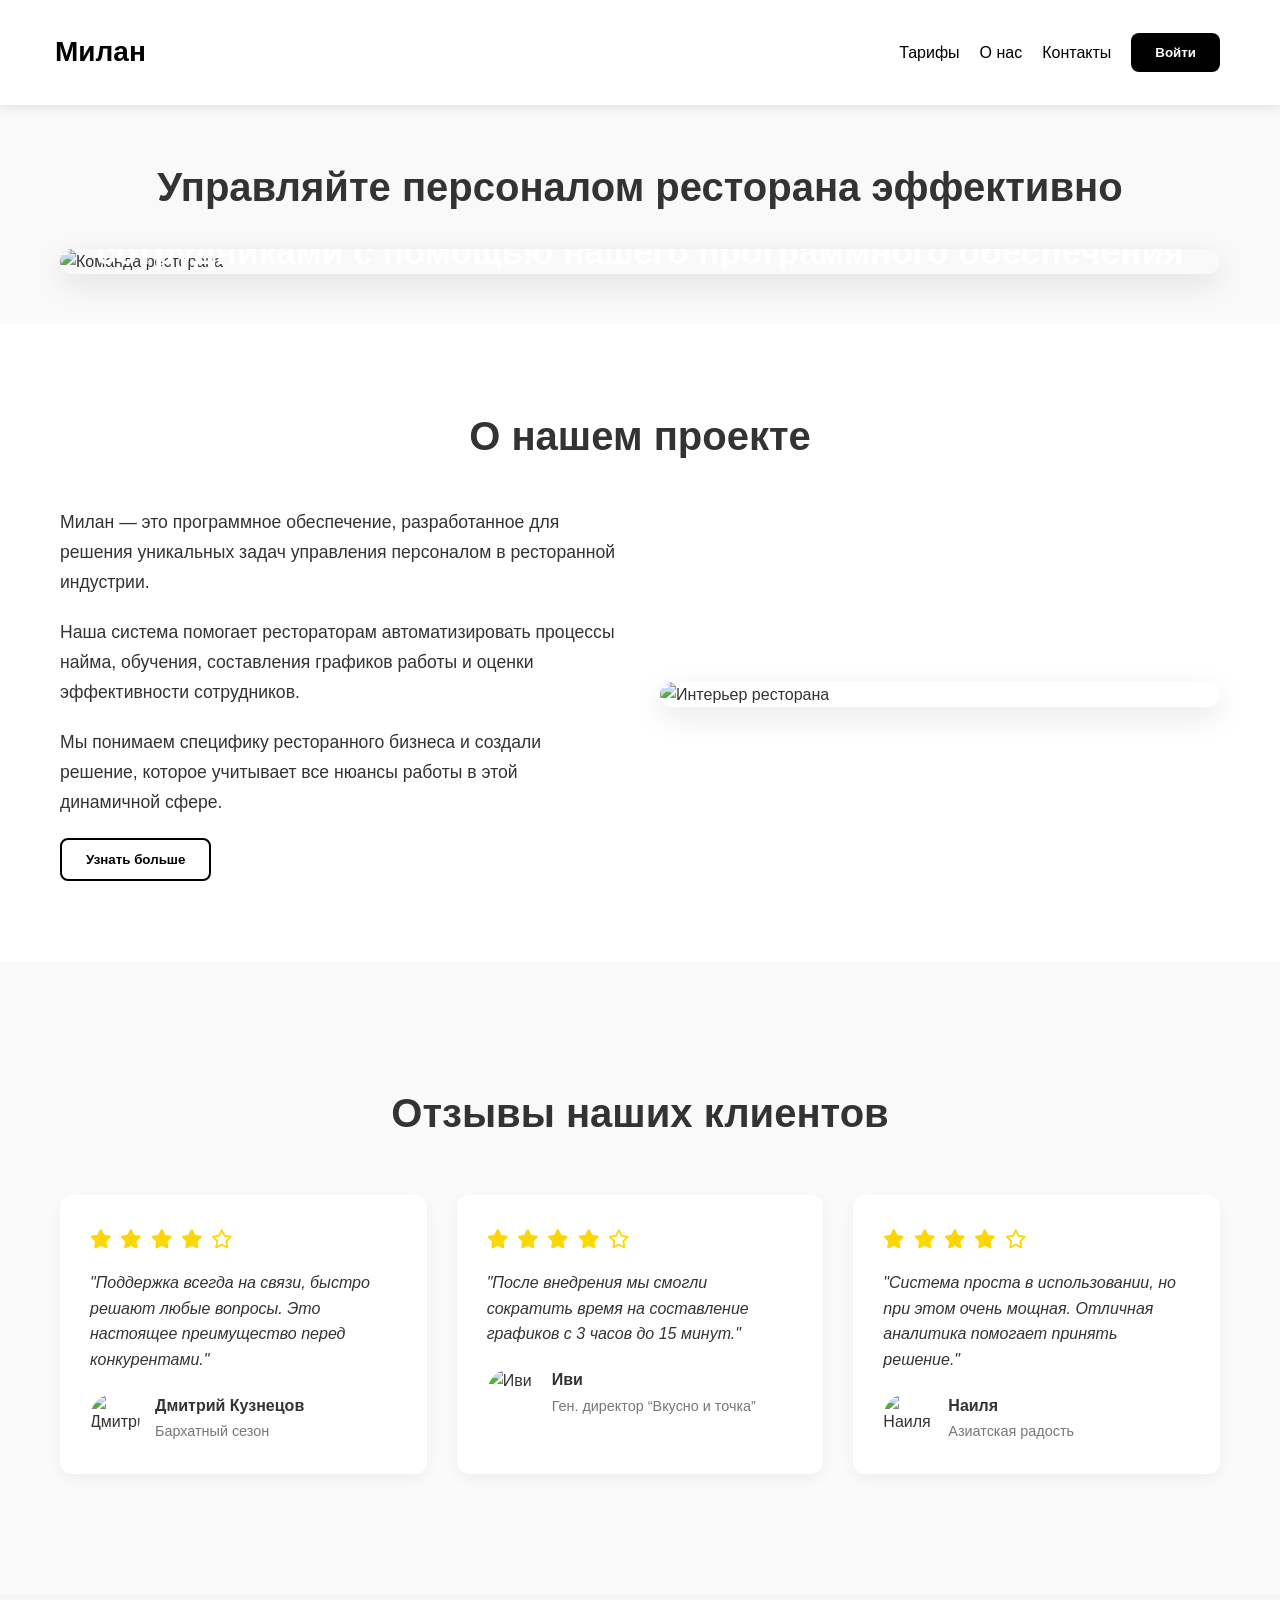
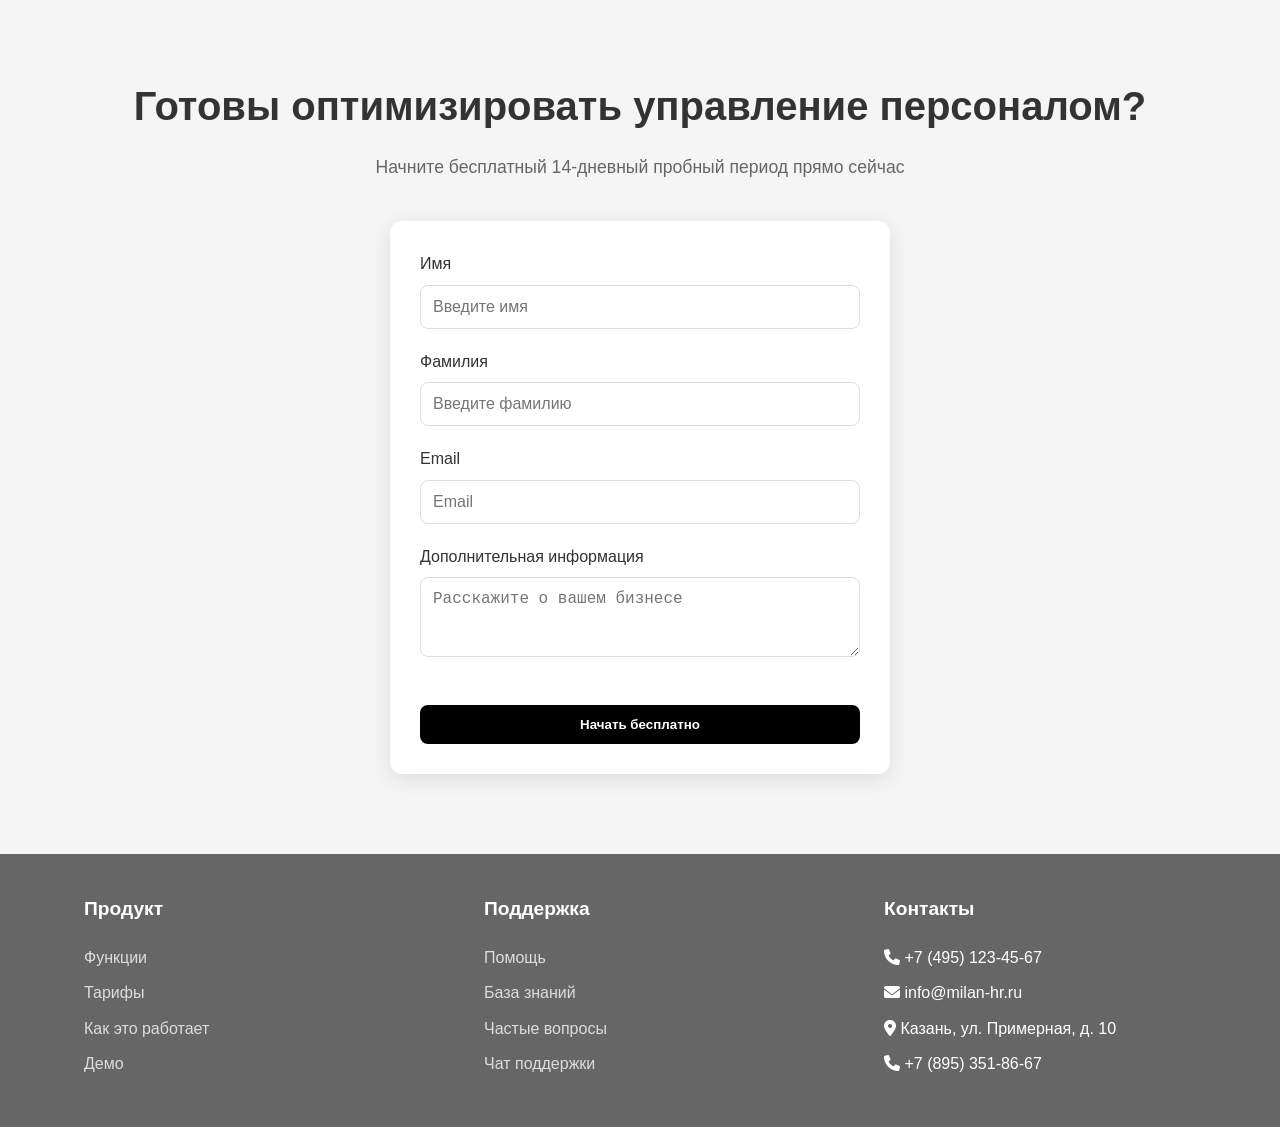
==== index.html @ ee1d8b85 "Initial commit" ====
<!DOCTYPE html>
<html lang="ru">
<head>
    <meta charset="UTF-8">
    <meta name="viewport" content="width=device-width, initial-scale=1.0">
    <title>Милан — Управление персоналом ресторана</title>
    <link rel="stylesheet" href="style.css">
    <link rel="stylesheet" href="https://cdnjs.cloudflare.com/ajax/libs/font-awesome/6.0.0/css/all.min.css">
</head>
<body>
    <header class="header">
        <div class="container header-content">
            <div class="logo">Милан</div>
            <nav class="nav">
                <a href="#tariffs">Тарифы</a>
                <a href="about.html">О нас</a>
                <a href="contact.html">Контакты</a>
                <button class="btn btn-primary">Войти</button>
            </nav>
        </div>
    </header>

    <section class="hero">
        <div class="container hero-content">
            <h1>Управляйте персоналом ресторана эффективно</h1>
            <div class="hero-image">
                <img src="https://tse1.mm.bing.net/th/id/OIP.nuCsu3J28LmnQgnCuB94vQHaEJ?w=643&h=360&rs=1&pid=ImgDetMain&o=7&rm=3" alt="Команда ресторана">
                <div class="hero-text">
                    <p>Автоматизируйте процессы найма, обучения и управления сотрудниками с помощью нашего программного обеспечения</p>
                    <button class="btn btn-secondary">Начать бесплатно</button>
                </div>
            </div>
        </div>
    </section>

    <section id="about" class="about">
        <div class="container about-content">
            <h2>О нашем проекте</h2>
            <div class="about-flex">
                <div class="about-text">
                    <p>Милан — это программное обеспечение, разработанное для решения уникальных
                        задач управления персоналом в ресторанной индустрии.</p>
                    <p>Наша система помогает рестораторам автоматизировать процессы найма, обучения,
                        составления графиков работы и оценки эффективности сотрудников.</p>
                    <p>Мы понимаем специфику ресторанного бизнеса и создали решение, которое учитывает 
                        все нюансы работы в этой динамичной сфере.</p>
                    <button class="btn btn-outline">Узнать больше</button>
                </div>
                <div class="about-image">
                    <img src="https://roomester.ru/wp-content/uploads/2019/06/dizajn-restorana1.jpg" alt="Интерьер ресторана">
                </div>
            </div>
        </div>
    </section>

    <section class="testimonials">
        <div class="container testimonials-content">
            <h2>Отзывы наших клиентов</h2>
            <div class="testimonials-grid">
                <div class="testimonial-card">
                    <div class="stars">
                        <i class="fas fa-star"></i>
                        <i class="fas fa-star"></i>
                        <i class="fas fa-star"></i>
                        <i class="fas fa-star"></i>
                        <i class="far fa-star"></i>
                    </div>
                    <p>"Поддержка всегда на связи, быстро решают любые вопросы. Это настоящее преимущество перед конкурентами."</p>
                    <div class="author">
                        <img src="https://via.placeholder.com/50?text=ДК" alt="Дмитрий Кузнецов">
                        <div>
                            <strong>Дмитрий Кузнецов</strong>
                            <span>Бархатный сезон</span>
                        </div>
                    </div>
                </div>
                <div class="testimonial-card">
                    <div class="stars">
                        <i class="fas fa-star"></i>
                        <i class="fas fa-star"></i>
                        <i class="fas fa-star"></i>
                        <i class="fas fa-star"></i>
                        <i class="far fa-star"></i>
                    </div>
                    <p>"После внедрения мы смогли сократить время на составление графиков с 3 часов до 15 минут."</p>
                    <div class="author">
                        <img src="https://via.placeholder.com/50?text=И" alt="Иви">
                        <div>
                            <strong>Иви</strong>
                            <span>Ген. директор “Вкусно и точка”</span>
                        </div>
                    </div>
                </div>
                <div class="testimonial-card">
                    <div class="stars">
                        <i class="fas fa-star"></i>
                        <i class="fas fa-star"></i>
                        <i class="fas fa-star"></i>
                        <i class="fas fa-star"></i>
                        <i class="far fa-star"></i>
                    </div>
                    <p>"Система проста в использовании, но при этом очень мощная. Отличная аналитика помогает принять решение."</p>
                    <div class="author">
                        <img src="https://via.placeholder.com/50?text=Н" alt="Наиля">
                        <div>
                            <strong>Наиля</strong>
                            <span>Азиатская радость</span>
                        </div>
                    </div>
                </div>
            </div>
        </div>
    </section>

    <section class="cta">
        <div class="container cta-content">
            <h2>Готовы оптимизировать управление персоналом?</h2>
            <p>Начните бесплатный 14-дневный пробный период прямо сейчас</p>
            <form class="cta-form">
                <div class="form-group">
                    <label for="name">Имя</label>
                    <input type="text" id="name" placeholder="Введите имя" required>
                </div>
                <div class="form-group">
                    <label for="surname">Фамилия</label>
                    <input type="text" id="surname" placeholder="Введите фамилию" required>
                </div>
                <div class="form-group">
                    <label for="email">Email</label>
                    <input type="email" id="email" placeholder="Email" required>
                </div>
                <div class="form-group">
                    <label for="info">Дополнительная информация</label>
                    <textarea id="info" rows="3" placeholder="Расскажите о вашем бизнесе"></textarea>
                </div>
                <button type="submit" class="btn btn-primary">Начать бесплатно</button>
            </form>
        </div>
    </section>

    <footer id="contacts" class="footer">
        <div class="container footer-content">
            <div class="footer-links">
                <div class="footer-column">
                    <h4>Продукт</h4>
                    <ul>
                        <li><a href="#">Функции</a></li>
                        <li><a href="#tariffs">Тарифы</a></li>
                        <li><a href="#">Как это работает</a></li>
                        <li><a href="#">Демо</a></li>
                    </ul>
                </div>
                <div class="footer-column">
                    <h4>Поддержка</h4>
                    <ul>
                        <li><a href="#">Помощь</a></li>
                        <li><a href="#">База знаний</a></li>
                        <li><a href="#">Частые вопросы</a></li>
                        <li><a href="#">Чат поддержки</a></li>
                    </ul>
                </div>
                <div class="footer-column">
                    <h4>Контакты</h4>
                    <ul>
                        <li><i class="fas fa-phone"></i> +7 (495) 123-45-67</li>
                        <li><i class="fas fa-envelope"></i> info@milan-hr.ru</li>
                        <li><i class="fas fa-map-marker-alt"></i> Казань, ул. Примерная, д. 10</li>
                        <li><i class="fas fa-phone"></i> +7 (895) 351-86-67</li>
                    </ul>
                </div>
            </div>
        </div>
    </footer>

</body>
</html>
---- style.css ----
* {
  margin: 0;
  padding: 0;
  box-sizing: border-box;
}

body {
  font-family: -apple-system, BlinkMacSystemFont, 'Segoe UI', Roboto, sans-serif;
  line-height: 1.6;
  color: #333;
  background: #fff;
}

.container {
  max-width: 1200px;
  margin: 0 auto;
  padding: 0 20px;
}

/* === Кнопки === */
.btn {
  display: inline-block;
  padding: 12px 24px;
  border: none;
  border-radius: 8px;
  background: #000;
  color: #fff;
  font-weight: 600;
  text-decoration: none;
  cursor: pointer;
  text-align: center;
}

.btn-secondary {
  padding: 0.8rem 2rem;
}

.btn-outline {
  background: #fff;
  color: #000;
  border: 2px solid #000;
}


.btn:hover {
  background-color: #4e4e4e;
  color: #fff;
}

.btn-secondary:hover {
  background: #fff;
  color: #000;
}

.btn-outline:hover {
  background: #000;
  color: #fff;
}

/*  Навигация  */
.header {
  background: #fff;
  box-shadow: 0 2px 10px rgba(0, 0, 0, 0.1);
  position: sticky;
  top: 0;
  z-index: 100;
}

.header-content {
  display: flex;
  justify-content: space-between;
  align-items: center;
  padding: 15px 0;
}

.logo {
  font-size: 28px;
  font-weight: bold;
  color: #000;
  padding: 15px 15px;
}

.nav {
  display: flex;
  gap: 20px;
  align-items: center;
}

.nav a {
  text-decoration: none;
  color: #000;
  font-weight: 500;
  transition: color 0.3s;
}

.nav a:hover {
  color: #555;
}

/* === Hero === */
.hero {
  padding: 50px 0;
  background: #f9f9f9;
}

.hero-content h1 {
  font-size: 2.5rem;
  margin-bottom: 30px;
  text-align: center;
}

.hero-image {
  position: relative;
  border-radius: 16px;
  overflow: hidden;
  box-shadow: 0 10px 30px rgba(0, 0, 0, 0.1);
}

.hero-image img {
  width: 100%;
  display: block;
}

.hero-text {
  position: absolute;
  inset: 0;
  display: flex;
  flex-direction: column;
  justify-content: center;
  align-items: center;
  text-align: center;
  color: white;
  padding: 0 20px;
  z-index: 2;
}

.hero-text p {
  font-size: clamp(1.2rem, 4vw, 2.2rem);
  margin-bottom: 24px;
  line-height: 1.3;
  font-weight: 600;
}

.hero-text .btn {
  z-index: 3;
}

/* === О нас === */
.about {
  padding: 80px 0;
}

h2 {
  font-size: 2.5rem;
  text-align: center;
  margin-bottom: 40px;
}

.about-content h2 {
  margin-bottom: 40px;
}

.about-flex {
  display: flex;
  gap: 40px;
  align-items: center;
}

.about-text {
  flex: 1;
  font-size: 1.1rem;
  line-height: 1.7;
}

.about-text p {
  margin-bottom: 20px;
}

.about-image {
  flex: 1;
  border-radius: 16px;
  overflow: hidden;
  box-shadow: 0 10px 30px rgba(0, 0, 0, 0.1);
}

.about-image img {
  width: 100%;
  display: block;
}
/* === Отзывы === */
.testimonials-grid {
  display: grid;
  grid-template-columns: repeat(auto-fit, minmax(300px, 1fr));
  gap: 30px;
}

.testimonial-card {
  background: #fff;
  padding: 30px;
  border-radius: 12px;
  box-shadow: 0 5px 15px rgba(0, 0, 0, 0.05);
}

.stars {
  color: #ffd700;
  margin-bottom: 15px;
  font-size: 1.2rem;
}

.stars i {
  margin-right: 3px;
}

.testimonial-card p {
  margin-bottom: 20px;
  font-style: italic;
}

.author {
  display: flex;
  align-items: center;
  gap: 15px;
}

.author img {
  width: 50px;
  height: 50px;
  border-radius: 50%;
  object-fit: cover;
}

.author strong {
  display: block;
  font-weight: 600;
}

.author span {
  font-size: 0.9rem;
  color: #777;
}


/* === Отзывы === */
.testimonials-grid {
  display: grid;
  grid-template-columns: repeat(auto-fit, minmax(300px, 1fr));
  gap: 30px;
}

.testimonial-card {
  background: #fff;
  padding: 30px;
  border-radius: 12px;
  box-shadow: 0 5px 15px rgba(0, 0, 0, 0.05);
}

.stars {
  color: #ffd700;
  margin-bottom: 15px;
  font-size: 1.2rem;
}

.stars i {
  margin-right: 3px;
}

.testimonial-card p {
  margin-bottom: 20px;
  font-style: italic;
}

.author {
  display: flex;
  align-items: center;
  gap: 15px;
}

.author img {
  width: 50px;
  height: 50px;
  border-radius: 50%;
  object-fit: cover;
}
.testimonials {
  padding: 120px 0; 
  background-color: #fafafa; 
}

.testimonials-content h2 {
  font-size: 2.5rem;
  text-align: center;
  margin-bottom: 50px; }
.author strong {
  display: block;
  font-weight: 600;
}

.author span {
  font-size: 0.9rem;
  color: #777;
}
/* === Футер === */
.footer {
  background: #666;
  color: #fff;
  padding: 40px 0;
}

.footer-content {
  display: flex;
  flex-wrap: wrap;
  gap: 40px;
}

.footer-links {
  display: flex;
  gap: 40px;
  flex: 1;
}

.footer-column h4 {
  margin-bottom: 20px;
  font-size: 1.2rem;
}

.footer-column ul {
  list-style: none;
}

.footer-column li {
  margin: 10px 0;
}

.footer-column a {
  color: #ddd;
  text-decoration: none;
  transition: color 0.3s;
}

.footer-column a:hover {
  color: #fff;
}
.footer-column {
  padding-left: 20px; 
}

.footer-column {
  flex: 1;
  min-width: 200px; 
  padding-left: 24px;
}
/* === CTA === */
.cta {
  padding: 80px 0;
  background: #f5f5f5;
}

.cta-content h2 {
  font-size: 2.5rem;
  text-align: center;
  margin-bottom: 15px;
}

.cta-content p {
  font-size: 1.1rem;
  margin-bottom: 40px;
  color: #666;
  text-align: center;
}

.cta-form {
  max-width: 500px;
  margin: 0 auto;
  background: #fff;
  padding: 30px;
  border-radius: 12px;
  box-shadow: 0 5px 20px rgba(0, 0, 0, 0.1);
}

.form-group {
  margin-bottom: 20px;
  text-align: left;
}

.form-group label {
  display: block;
  margin-bottom: 8px;
  font-weight: 500;
}

.form-group :is(input, textarea) {
  width: 100%;
  padding: 12px;
  border: 1px solid #ddd;
  border-radius: 8px;
  font-size: 1rem;
  transition: border-color 0.3s;
}

.form-group :is(input, textarea):focus {
  outline: none;
  border-color: #000;
}

.cta-form button {
  width: 100%;
  margin-top: 20px;
}


@media (min-width: 1199px) {
  .nav .btn-primary {
    margin-right: 20px;
  }
}

@media (max-width: 1199px) {
  .container {
    max-width: 1000px;
    padding: 0 15px;
  }

  .hero-content h1 {
    font-size: 2.2rem;
  }

  .about-flex {
    gap: 30px;
  }

  .cta-form {
    max-width: 450px;
  }
}

@media (max-width: 991px) {
  .container {
    max-width: 800px;
  }

  .header-content {
    flex-direction: column;
    gap: 15px;
  }

  .nav {
    justify-content: center;
    flex-wrap: wrap;
    gap: 10px;
  }

  .hero-content h1 {
    font-size: 2rem;
  }

  .about-flex {
    flex-direction: column;
    gap: 20px;
  }

  .cta-content h2 {
    font-size: 2rem;
  }

  .cta-form {
    max-width: 400px;
    padding: 25px;
  }
}

@media (max-width: 768px) {
  .container {
    max-width: 600px;
    padding: 10px 10px;
  }

  .logo {
    font-size: 24px;
  }

  .nav a {
    font-size: 0.95rem;
  }

  .hero-content h1 {
    font-size: 1.8rem;
  }

  .hero-text p {
    font-size: 1.4rem;
  }

  .cta-content h2 {
    font-size: 1.8rem;
  }

  .cta-form {
    max-width: 100%;
    padding: 20px;
  }

  .form-group input,
  .form-group textarea {
    padding: 10px;
    font-size: 0.95rem;
  }
}

@media (max-width: 576px) {
  .container {
    max-width: 480px;
  }

  .header-content {
    padding: 10px 0;
  }

  .nav {
    gap: 8px;
  }

  .hero-content h1 {
    font-size: 1.6rem;
    margin-bottom: 20px;
  }

  .hero-text p {
    font-size: 1.2rem;
    margin-bottom: 15px;
  }

  .cta-content h2 {
    font-size: 1.6rem;
  }

  .cta-content p {
    font-size: 1rem;
  }
}

@media (max-width: 460px) {
  .container {
    max-width: 400px;
  }

  .logo {
    font-size: 22px;
  }

  .hero-content h1 {
    font-size: 1.5rem;
  }

  .hero-text p {
    font-size: 1.1rem;
  }

  .cta-content h2 {
    font-size: 1.5rem;
  }

  .form-group label {
    font-size: 0.9rem;
  }

  .form-group input,
  .form-group textarea {
    font-size: 0.9rem;
  }
}

@media (max-width: 413px) {
  .container {
    max-width: 360px;
    padding: 0 8px;
  }

  .hero-content h1 {
    font-size: 1.4rem;
  }

  .hero-text p {
    font-size: 1rem;
    line-height: 1.4;
  }

  .cta-content h2 {
    font-size: 1.4rem;
  }

  .cta-content p {
    font-size: 0.95rem;
  }

  .btn {
    padding: 10px 16px;
    font-size: 0.9rem;
  }
}

@media (max-width: 374px) {
  .container {
    max-width: 320px;
    padding: 5px 5px;
  }

  .logo {
    font-size: 20px;
  }

  .nav a {
    font-size: 0.85rem;
    padding: 5px 8px;
  }

  .hero-content h1 {
    font-size: 1.3rem;
    margin-bottom: 15px;
  }

  .hero-text p {
    font-size: 0.95rem;
    margin-bottom: 10px;
  }

  .cta-content h2 {
    font-size: 1.3rem;
  }

  .cta-content p {
    font-size: 0.9rem;
  }

  .form-group input,
  .form-group textarea {
    padding: 8px;
    font-size: 0.85rem;
  }

  .btn {
    padding: 8px 12px;
    font-size: 0.85rem;
  }
}
@media (max-width: 991px) {
  .footer-content {
    flex-direction: column;
    align-items: flex-start;
  }

  .footer-links {
    flex-direction: column;
    gap: 20px;
  }

  .footer-column {
    min-width: unset;
    width: 100%;
    padding-left: 10px;
  }

  .footer-column:not(:first-child) {
    margin-top: 30px;
  }
}

@media (max-width: 576px) {
  .footer {
    padding: 30px 0;
  }

  .footer-column h4 {
    font-size: 1.1rem;
  }

  .footer-column li {
    margin: 8px 0;
  }

  .footer-column a {
    font-size: 0.95rem;
  }
}
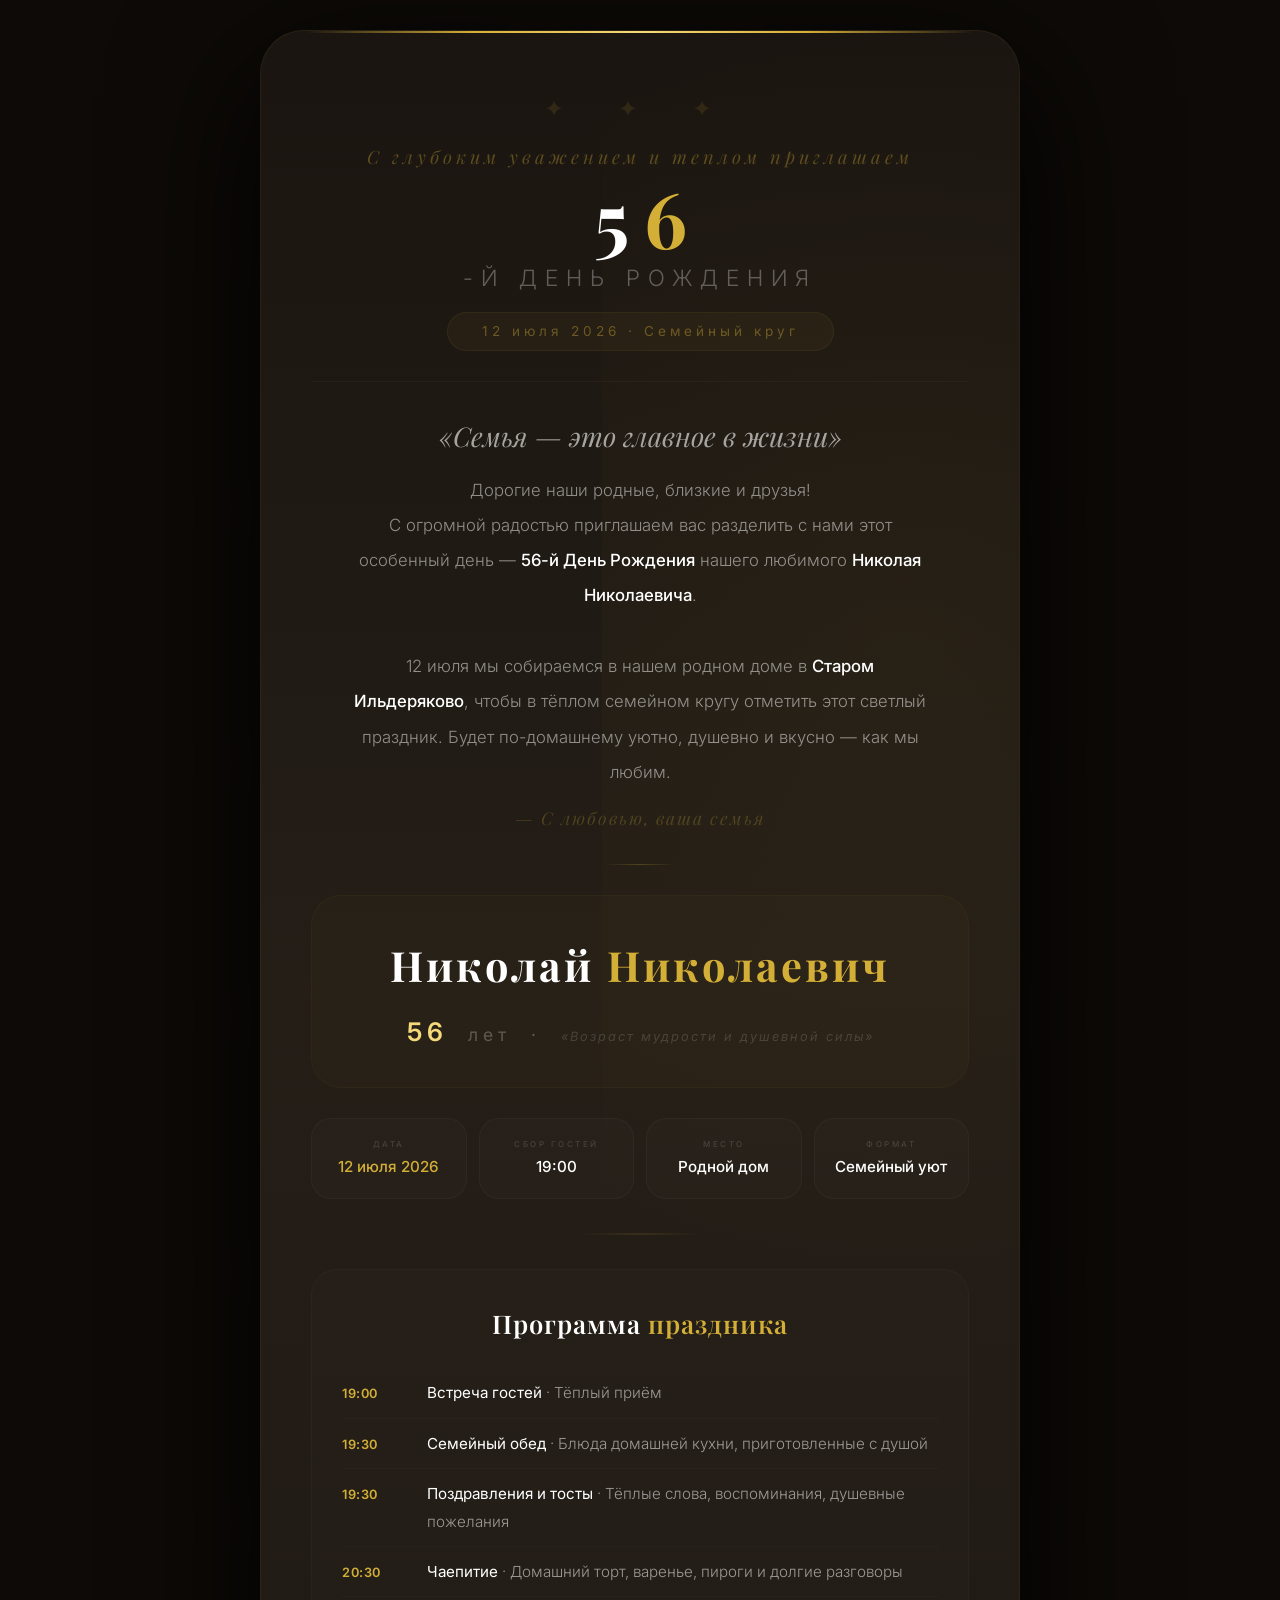
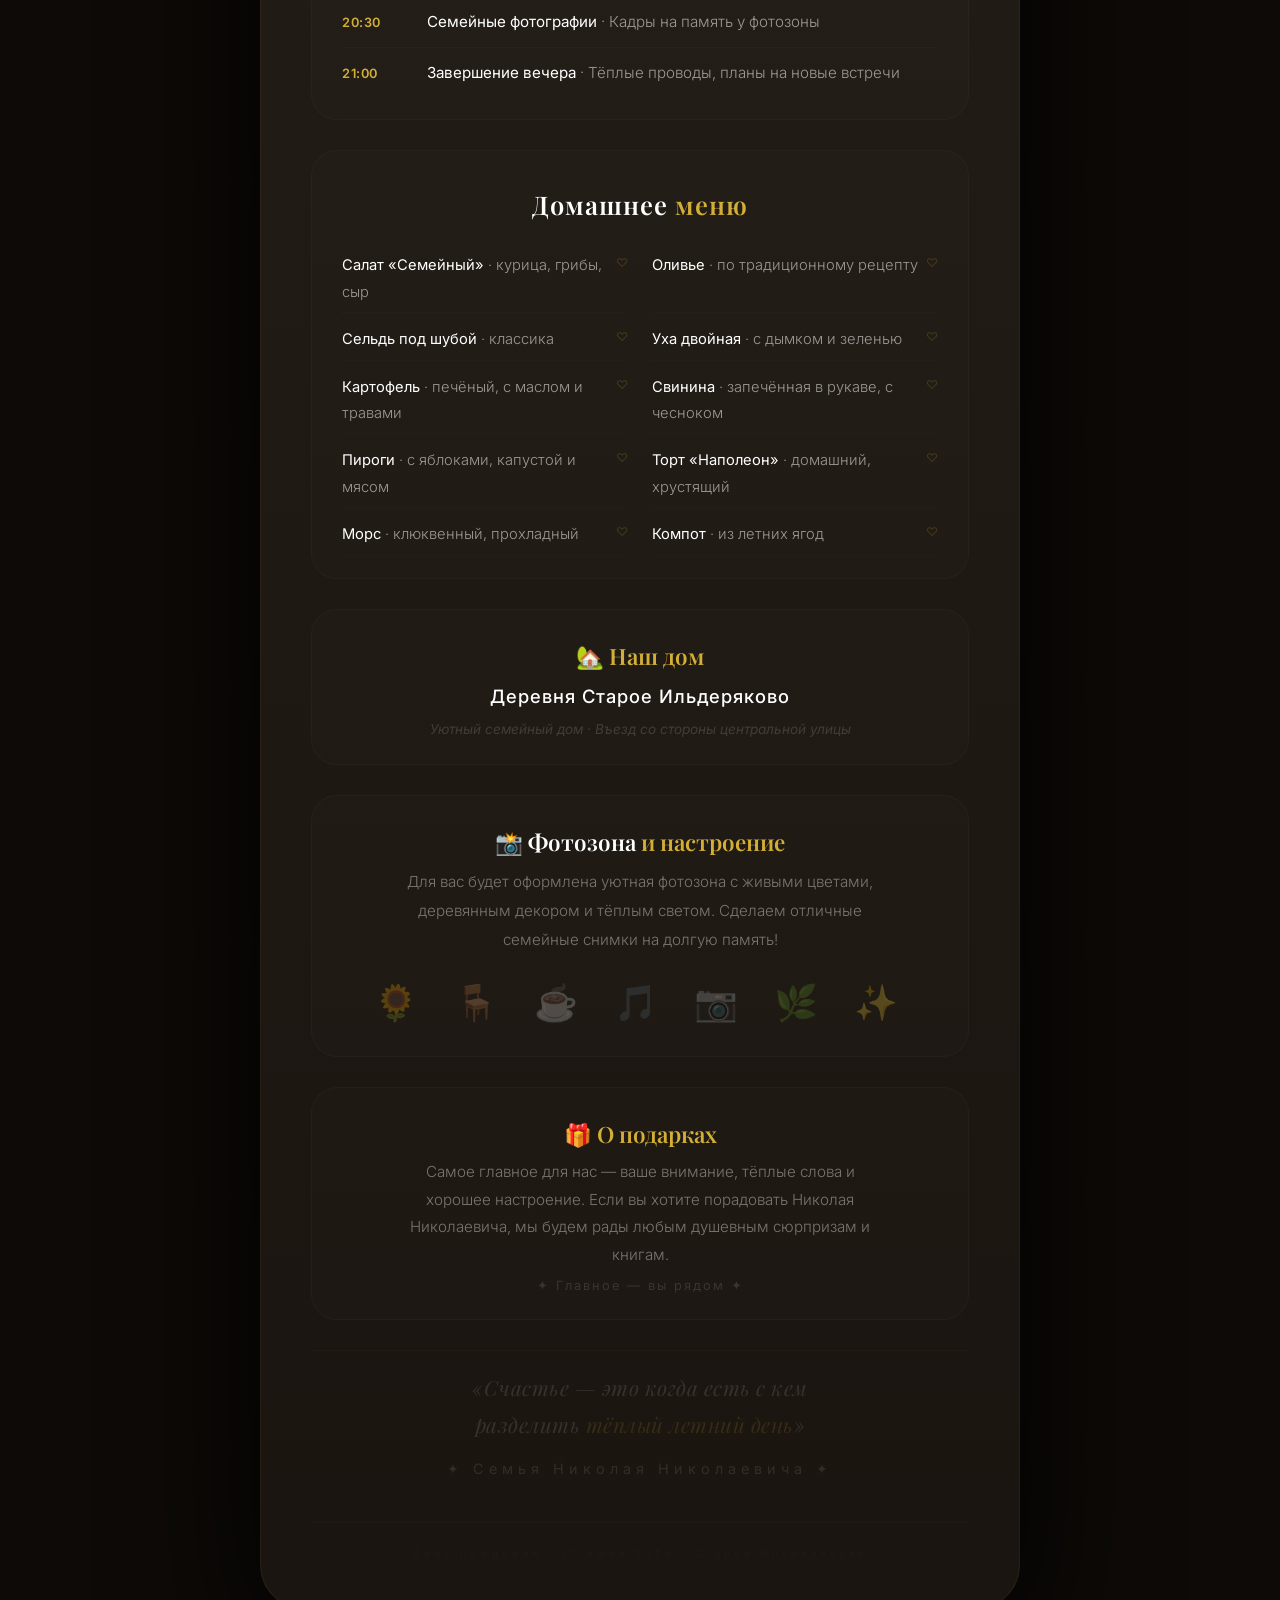
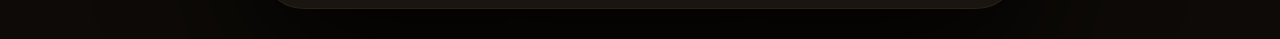
==== commit bd40f6f6: "Update index.html" ====
--- a/index.html
+++ b/index.html
@@ -1,176 +1,757 @@
 <!DOCTYPE html>
 <html lang="ru">
 <head>
-    <meta charset="UTF-8">
-    <meta name="viewport" content="width=device-width, initial-scale=1.0">
-    <title>Милан — Управление персоналом ресторана</title>
-    <link rel="stylesheet" href="style.css">
-    <link rel="stylesheet" href="https://cdnjs.cloudflare.com/ajax/libs/font-awesome/6.0.0/css/all.min.css">
+    <meta charset="UTF-8" />
+    <meta name="viewport" content="width=device-width, initial-scale=1.0"/>
+    <title>Приглашение на 56-летие · Николай Николаевич</title>
+    <link href="https://fonts.googleapis.com/css2?family=Playfair+Display:ital,wght@0,400;0,600;0,700;1,400;1,500&family=Inter:wght@300;400;500;600;700&display=swap" rel="stylesheet"/>
+    <style>
+        * {
+            margin: 0;
+            padding: 0;
+            box-sizing: border-box;
+        }
+
+        body {
+            font-family: 'Inter', sans-serif;
+            background: #0d0a07;
+            color: #e8e0d8;
+            line-height: 1.8;
+            display: flex;
+            justify-content: center;
+            padding: 30px 16px;
+            min-height: 100vh;
+        }
+
+        .container {
+            max-width: 760px;
+            width: 100%;
+            background: linear-gradient(180deg, #1a1510 0%, #241e17 30%, #1a1510 100%);
+            border-radius: 44px;
+            padding: 56px 50px 46px;
+            border: 1px solid rgba(212, 175, 55, 0.07);
+            box-shadow: 0 40px 140px rgba(0, 0, 0, 0.95);
+            position: relative;
+            overflow: hidden;
+        }
+
+        .container::before {
+            content: '';
+            position: absolute;
+            top: 0;
+            left: 6%;
+            right: 6%;
+            height: 2px;
+            background: linear-gradient(90deg, transparent, #d4af37, #f5d97a, #d4af37, transparent);
+        }
+
+        .container::after {
+            content: '';
+            position: absolute;
+            top: -8%;
+            right: -25%;
+            width: 80%;
+            height: 55%;
+            background: radial-gradient(circle, rgba(212, 175, 55, 0.04), transparent 70%);
+            pointer-events: none;
+        }
+
+        .gold { color: #d4af37; }
+        .gold-light { color: #f5d97a; }
+        .muted { color: rgba(255, 255, 255, 0.25); }
+        .text-center { text-align: center; }
+        .relative { position: relative; z-index: 1; }
+
+        .divider {
+            width: 70px;
+            height: 1px;
+            background: linear-gradient(90deg, transparent, rgba(212, 175, 55, 0.25), transparent);
+            margin: 30px auto;
+        }
+
+        .divider-thick {
+            width: 120px;
+            height: 2px;
+            background: linear-gradient(90deg, transparent, rgba(212, 175, 55, 0.12), transparent);
+            margin: 34px auto;
+        }
+
+        /* ===== ШАПКА ===== */
+        .header {
+            text-align: center;
+            position: relative;
+            z-index: 1;
+            padding-bottom: 30px;
+            border-bottom: 1px solid rgba(212, 175, 55, 0.05);
+            margin-bottom: 30px;
+        }
+
+        .header .ornament {
+            font-size: 1.5rem;
+            letter-spacing: 24px;
+            color: rgba(212, 175, 55, 0.12);
+            margin-bottom: 10px;
+        }
+
+        .header .pre-title {
+            font-family: 'Playfair Display', serif;
+            font-style: italic;
+            font-size: 1.15rem;
+            color: rgba(212, 175, 55, 0.35);
+            letter-spacing: 4px;
+        }
+
+        .header h1 {
+            font-family: 'Playfair Display', serif;
+            font-weight: 700;
+            font-size: 4.8rem;
+            color: #fff;
+            line-height: 1.05;
+            letter-spacing: -1px;
+            margin: 4px 0 0;
+        }
+
+        .header h1 span { color: #d4af37; }
+
+        .header .sub-title {
+            font-size: 1.4rem;
+            font-weight: 300;
+            color: rgba(255, 255, 255, 0.3);
+            letter-spacing: 8px;
+            text-transform: uppercase;
+        }
+
+        .header .age-badge {
+            display: inline-block;
+            margin-top: 14px;
+            background: rgba(212, 175, 55, 0.05);
+            border: 1px solid rgba(212, 175, 55, 0.07);
+            border-radius: 60px;
+            padding: 6px 34px;
+            font-size: 0.85rem;
+            color: rgba(212, 175, 55, 0.4);
+            letter-spacing: 4px;
+        }
+
+        /* ===== ПРИВЕТСТВИЕ ===== */
+        .greeting-block {
+            position: relative;
+            z-index: 1;
+            text-align: center;
+            margin-bottom: 22px;
+        }
+
+        .greeting-block .salute {
+            font-family: 'Playfair Display', serif;
+            font-style: italic;
+            font-size: 1.7rem;
+            color: rgba(255, 255, 255, 0.6);
+        }
+
+        .greeting-block p {
+            font-size: 1.05rem;
+            font-weight: 300;
+            color: rgba(255, 255, 255, 0.5);
+            line-height: 2.1;
+            max-width: 580px;
+            margin: 12px auto 0;
+        }
+
+        .greeting-block p strong {
+            color: #fff;
+            font-weight: 500;
+        }
+
+        .greeting-block .signature {
+            font-family: 'Playfair Display', serif;
+            font-style: italic;
+            margin-top: 12px;
+            font-size: 1.1rem;
+            color: rgba(212, 175, 55, 0.25);
+            letter-spacing: 2px;
+        }
+
+        /* ===== БЛОК С ИМЕНЕМ ===== */
+        .name-block {
+            position: relative;
+            z-index: 1;
+            background: rgba(212, 175, 55, 0.025);
+            border-radius: 30px;
+            padding: 32px 24px;
+            border: 1px solid rgba(212, 175, 55, 0.04);
+            margin: 18px 0 30px;
+            text-align: center;
+        }
+
+        .name-block .full-name {
+            font-family: 'Playfair Display', serif;
+            font-weight: 700;
+            font-size: 2.6rem;
+            color: #fff;
+            letter-spacing: 3px;
+        }
+
+        .name-block .full-name span { color: #d4af37; }
+
+        .name-block .age-line {
+            font-size: 1.1rem;
+            color: rgba(255, 255, 255, 0.25);
+            letter-spacing: 5px;
+            margin-top: 6px;
+        }
+
+        .name-block .age-line strong {
+            color: #f5d97a;
+            font-weight: 600;
+            font-size: 1.6rem;
+        }
+
+        .name-block .age-line .note {
+            font-size: 0.8rem;
+            color: rgba(255, 255, 255, 0.15);
+            letter-spacing: 2px;
+            font-style: italic;
+        }
+
+        /* ===== ДЕТАЛИ ===== */
+        .details-grid {
+            display: grid;
+            grid-template-columns: 1fr 1fr 1fr 1fr;
+            gap: 12px;
+            margin-bottom: 30px;
+            position: relative;
+            z-index: 1;
+        }
+
+        .detail-card {
+            background: rgba(255, 255, 255, 0.015);
+            border-radius: 20px;
+            padding: 18px 8px;
+            text-align: center;
+            border: 1px solid rgba(255, 255, 255, 0.03);
+            transition: border-color 0.3s ease;
+        }
+
+        .detail-card:hover {
+            border-color: rgba(212, 175, 55, 0.1);
+        }
+
+        .detail-card .icon { font-size: 2rem; margin-bottom: 4px; }
+        .detail-card .label {
+            font-size: 0.5rem;
+            text-transform: uppercase;
+            letter-spacing: 2.5px;
+            color: rgba(255, 255, 255, 0.15);
+            font-weight: 500;
+        }
+        .detail-card .value {
+            font-size: 0.95rem;
+            font-weight: 500;
+            color: #fff;
+            margin-top: 2px;
+        }
+        .detail-card .value.gold { color: #d4af37; }
+
+        /* ===== ПРОГРАММА ===== */
+        .program-block {
+            position: relative;
+            z-index: 1;
+            background: rgba(255, 255, 255, 0.012);
+            border-radius: 26px;
+            padding: 30px 30px 22px;
+            border: 1px solid rgba(255, 255, 255, 0.025);
+            margin-bottom: 30px;
+        }
+
+        .program-block h3 {
+            font-family: 'Playfair Display', serif;
+            font-weight: 600;
+            font-size: 1.6rem;
+            color: #fff;
+            text-align: center;
+            margin-bottom: 22px;
+            letter-spacing: 1px;
+        }
+
+        .program-block h3 span { color: #d4af37; }
+
+        .program-item {
+            display: flex;
+            align-items: baseline;
+            padding: 11px 0;
+            border-bottom: 1px solid rgba(255, 255, 255, 0.025);
+        }
+
+        .program-item:last-child { border-bottom: none; }
+
+        .program-item .time {
+            font-size: 0.8rem;
+            font-weight: 600;
+            color: #d4af37;
+            width: 85px;
+            flex-shrink: 0;
+            letter-spacing: 0.5px;
+        }
+
+        .program-item .desc {
+            font-size: 0.95rem;
+            font-weight: 300;
+            color: rgba(255, 255, 255, 0.55);
+        }
+
+        .program-item .desc strong { color: #fff; font-weight: 400; }
+
+        /* ===== МЕНЮ ===== */
+        .menu-block {
+            position: relative;
+            z-index: 1;
+            background: rgba(255, 255, 255, 0.012);
+            border-radius: 26px;
+            padding: 30px 30px 22px;
+            border: 1px solid rgba(255, 255, 255, 0.025);
+            margin-bottom: 30px;
+        }
+
+        .menu-block h3 {
+            font-family: 'Playfair Display', serif;
+            font-weight: 600;
+            font-size: 1.6rem;
+            color: #fff;
+            text-align: center;
+            margin-bottom: 18px;
+            letter-spacing: 1px;
+        }
+
+        .menu-block h3 span { color: #d4af37; }
+
+        .menu-grid {
+            display: grid;
+            grid-template-columns: 1fr 1fr;
+            gap: 6px 24px;
+        }
+
+        .menu-item {
+            display: flex;
+            justify-content: space-between;
+            padding: 7px 0;
+            border-bottom: 1px dotted rgba(255, 255, 255, 0.025);
+            font-size: 0.92rem;
+        }
+
+        .menu-item .dish { color: rgba(255, 255, 255, 0.55); font-weight: 300; }
+        .menu-item .dish strong { color: #fff; font-weight: 400; }
+        .menu-item .note { color: rgba(212, 175, 55, 0.2); font-size: 0.75rem; }
+
+        /* ===== ЛОКАЦИЯ ===== */
+        .location-block {
+            position: relative;
+            z-index: 1;
+            background: rgba(255, 255, 255, 0.012);
+            border-radius: 26px;
+            padding: 26px 30px 22px;
+            border: 1px solid rgba(255, 255, 255, 0.025);
+            margin-bottom: 30px;
+            text-align: center;
+        }
+
+        .location-block h3 {
+            font-family: 'Playfair Display', serif;
+            font-weight: 600;
+            font-size: 1.4rem;
+            color: #fff;
+            margin-bottom: 4px;
+        }
+
+        .location-block h3 span { color: #d4af37; }
+
+        .location-block .address {
+            font-size: 1.15rem;
+            color: rgba(255, 255, 255, 0.45);
+            font-weight: 300;
+            letter-spacing: 1px;
+        }
+
+        .location-block .address strong {
+            color: #fff;
+            font-weight: 500;
+        }
+
+        .location-block .address-sub {
+            font-size: 0.85rem;
+            color: rgba(255, 255, 255, 0.15);
+            margin-top: 4px;
+            font-style: italic;
+        }
+
+        /* ===== ФОТОЗОНА ===== */
+        .atmosphere-block {
+            position: relative;
+            z-index: 1;
+            background: rgba(255, 255, 255, 0.012);
+            border-radius: 26px;
+            padding: 26px 30px 22px;
+            border: 1px solid rgba(255, 255, 255, 0.025);
+            margin-bottom: 30px;
+            text-align: center;
+        }
+
+        .atmosphere-block h3 {
+            font-family: 'Playfair Display', serif;
+            font-weight: 600;
+            font-size: 1.4rem;
+            color: #fff;
+            margin-bottom: 4px;
+        }
+
+        .atmosphere-block h3 span { color: #d4af37; }
+
+        .atmosphere-block p {
+            font-size: 0.95rem;
+            font-weight: 300;
+            color: rgba(255, 255, 255, 0.4);
+            max-width: 520px;
+            margin: 6px auto 0;
+            line-height: 1.9;
+        }
+
+        .atmosphere-icons {
+            display: flex;
+            justify-content: center;
+            gap: 28px;
+            margin-top: 16px;
+            font-size: 2.2rem;
+            letter-spacing: 8px;
+        }
+
+        .atmosphere-icons span {
+            opacity: 0.25;
+            transition: opacity 0.3s ease;
+        }
+
+        .atmosphere-icons span:hover { opacity: 0.7; }
+
+        /* ===== ПОДАРКИ ===== */
+        .gift-block {
+            position: relative;
+            z-index: 1;
+            background: rgba(255, 255, 255, 0.012);
+            border-radius: 26px;
+            padding: 26px 30px 22px;
+            border: 1px solid rgba(255, 255, 255, 0.025);
+            margin-bottom: 30px;
+            text-align: center;
+        }
+
+        .gift-block h3 {
+            font-family: 'Playfair Display', serif;
+            font-weight: 600;
+            font-size: 1.4rem;
+            color: #fff;
+            margin-bottom: 4px;
+        }
+
+        .gift-block h3 span { color: #d4af37; }
+
+        .gift-block p {
+            font-size: 0.95rem;
+            font-weight: 300;
+            color: rgba(255, 255, 255, 0.4);
+            max-width: 480px;
+            margin: 4px auto 0;
+            line-height: 1.8;
+        }
+
+        .gift-block .gift-hint {
+            font-size: 0.8rem;
+            color: rgba(255, 255, 255, 0.12);
+            margin-top: 6px;
+            letter-spacing: 2px;
+        }
+
+        /* ===== ЦИТАТА ===== */
+        .wishes-block {
+            position: relative;
+            z-index: 1;
+            text-align: center;
+            padding: 18px 0 10px;
+            border-top: 1px solid rgba(212, 175, 55, 0.04);
+            margin-top: 6px;
+        }
+
+        .wishes-block .quote {
+            font-family: 'Playfair Display', serif;
+            font-style: italic;
+            font-size: 1.3rem;
+            color: rgba(255, 255, 255, 0.12);
+            line-height: 1.8;
+            letter-spacing: 0.5px;
+        }
+
+        .wishes-block .quote span { color: rgba(212, 175, 55, 0.15); }
+
+        .wishes-block .family-sign {
+            margin-top: 12px;
+            font-size: 0.9rem;
+            color: rgba(255, 255, 255, 0.1);
+            letter-spacing: 5px;
+        }
+
+        /* ===== ФУТЕР ===== */
+        .footer {
+            position: relative;
+            z-index: 1;
+            text-align: center;
+            margin-top: 30px;
+            padding-top: 22px;
+            border-top: 1px solid rgba(255, 255, 255, 0.015);
+        }
+
+        .footer .copy {
+            font-size: 0.6rem;
+            color: rgba(255, 255, 255, 0.025);
+            letter-spacing: 4px;
+        }
+
+        /* ===== АДАПТИВ ===== */
+        @media (max-width: 640px) {
+            .container {
+                padding: 28px 18px 24px;
+                border-radius: 28px;
+            }
+
+            .header h1 { font-size: 3.2rem; }
+            .header .sub-title { font-size: 0.95rem; letter-spacing: 4px; }
+
+            .details-grid {
+                grid-template-columns: 1fr 1fr;
+                gap: 8px;
+            }
+
+            .name-block .full-name { font-size: 1.9rem; }
+
+            .program-block { padding: 20px 16px 14px; }
+            .program-item { flex-direction: column; padding: 10px 0; }
+            .program-item .time { width: 100%; margin-bottom: 2px; }
+
+            .menu-grid { grid-template-columns: 1fr; }
+
+            .menu-block { padding: 20px 16px 16px; }
+            .location-block { padding: 20px 16px 16px; }
+            .atmosphere-block { padding: 20px 16px 16px; }
+            .gift-block { padding: 20px 16px 16px; }
+
+            .greeting-block p { font-size: 0.95rem; }
+            .atmosphere-icons { gap: 14px; font-size: 1.8rem; }
+            .wishes-block .quote { font-size: 1.05rem; }
+            .header .pre-title { font-size: 0.95rem; }
+        }
+
+        @media (max-width: 400px) {
+            .details-grid { grid-template-columns: 1fr; }
+            .header h1 { font-size: 2.6rem; }
+            .name-block .full-name { font-size: 1.5rem; }
+        }
+    </style>
 </head>
 <body>
-    <header class="header">
-        <div class="container header-content">
-            <div class="logo">Милан</div>
-            <nav class="nav">
-                <a href="#tariffs">Тарифы</a>
-                <a href="about.html">О нас</a>
-                <a href="contact.html">Контакты</a>
-                <button class="btn btn-primary">Войти</button>
-            </nav>
-        </div>
-    </header>
-
-    <section class="hero">
-        <div class="container hero-content">
-            <h1>Управляйте персоналом ресторана эффективно</h1>
-            <div class="hero-image">
-                <img src="https://tse1.mm.bing.net/th/id/OIP.nuCsu3J28LmnQgnCuB94vQHaEJ?w=643&h=360&rs=1&pid=ImgDetMain&o=7&rm=3" alt="Команда ресторана">
-                <div class="hero-text">
-                    <p>Автоматизируйте процессы найма, обучения и управления сотрудниками с помощью нашего программного обеспечения</p>
-                    <button class="btn btn-secondary">Начать бесплатно</button>
-                </div>
-            </div>
-        </div>
-    </section>
-
-    <section id="about" class="about">
-        <div class="container about-content">
-            <h2>О нашем проекте</h2>
-            <div class="about-flex">
-                <div class="about-text">
-                    <p>Милан — это программное обеспечение, разработанное для решения уникальных
-                        задач управления персоналом в ресторанной индустрии.</p>
-                    <p>Наша система помогает рестораторам автоматизировать процессы найма, обучения,
-                        составления графиков работы и оценки эффективности сотрудников.</p>
-                    <p>Мы понимаем специфику ресторанного бизнеса и создали решение, которое учитывает 
-                        все нюансы работы в этой динамичной сфере.</p>
-                    <button class="btn btn-outline">Узнать больше</button>
-                </div>
-                <div class="about-image">
-                    <img src="https://roomester.ru/wp-content/uploads/2019/06/dizajn-restorana1.jpg" alt="Интерьер ресторана">
-                </div>
-            </div>
-        </div>
-    </section>
-
-    <section class="testimonials">
-        <div class="container testimonials-content">
-            <h2>Отзывы наших клиентов</h2>
-            <div class="testimonials-grid">
-                <div class="testimonial-card">
-                    <div class="stars">
-                        <i class="fas fa-star"></i>
-                        <i class="fas fa-star"></i>
-                        <i class="fas fa-star"></i>
-                        <i class="fas fa-star"></i>
-                        <i class="far fa-star"></i>
-                    </div>
-                    <p>"Поддержка всегда на связи, быстро решают любые вопросы. Это настоящее преимущество перед конкурентами."</p>
-                    <div class="author">
-                        <img src="https://via.placeholder.com/50?text=ДК" alt="Дмитрий Кузнецов">
-                        <div>
-                            <strong>Дмитрий Кузнецов</strong>
-                            <span>Бархатный сезон</span>
-                        </div>
-                    </div>
-                </div>
-                <div class="testimonial-card">
-                    <div class="stars">
-                        <i class="fas fa-star"></i>
-                        <i class="fas fa-star"></i>
-                        <i class="fas fa-star"></i>
-                        <i class="fas fa-star"></i>
-                        <i class="far fa-star"></i>
-                    </div>
-                    <p>"После внедрения мы смогли сократить время на составление графиков с 3 часов до 15 минут."</p>
-                    <div class="author">
-                        <img src="https://via.placeholder.com/50?text=И" alt="Иви">
-                        <div>
-                            <strong>Иви</strong>
-                            <span>Ген. директор “Вкусно и точка”</span>
-                        </div>
-                    </div>
-                </div>
-                <div class="testimonial-card">
-                    <div class="stars">
-                        <i class="fas fa-star"></i>
-                        <i class="fas fa-star"></i>
-                        <i class="fas fa-star"></i>
-                        <i class="fas fa-star"></i>
-                        <i class="far fa-star"></i>
-                    </div>
-                    <p>"Система проста в использовании, но при этом очень мощная. Отличная аналитика помогает принять решение."</p>
-                    <div class="author">
-                        <img src="https://via.placeholder.com/50?text=Н" alt="Наиля">
-                        <div>
-                            <strong>Наиля</strong>
-                            <span>Азиатская радость</span>
-                        </div>
-                    </div>
-                </div>
-            </div>
-        </div>
-    </section>
-
-    <section class="cta">
-        <div class="container cta-content">
-            <h2>Готовы оптимизировать управление персоналом?</h2>
-            <p>Начните бесплатный 14-дневный пробный период прямо сейчас</p>
-            <form class="cta-form">
-                <div class="form-group">
-                    <label for="name">Имя</label>
-                    <input type="text" id="name" placeholder="Введите имя" required>
-                </div>
-                <div class="form-group">
-                    <label for="surname">Фамилия</label>
-                    <input type="text" id="surname" placeholder="Введите фамилию" required>
-                </div>
-                <div class="form-group">
-                    <label for="email">Email</label>
-                    <input type="email" id="email" placeholder="Email" required>
-                </div>
-                <div class="form-group">
-                    <label for="info">Дополнительная информация</label>
-                    <textarea id="info" rows="3" placeholder="Расскажите о вашем бизнесе"></textarea>
-                </div>
-                <button type="submit" class="btn btn-primary">Начать бесплатно</button>
-            </form>
-        </div>
-    </section>
-
-    <footer id="contacts" class="footer">
-        <div class="container footer-content">
-            <div class="footer-links">
-                <div class="footer-column">
-                    <h4>Продукт</h4>
-                    <ul>
-                        <li><a href="#">Функции</a></li>
-                        <li><a href="#tariffs">Тарифы</a></li>
-                        <li><a href="#">Как это работает</a></li>
-                        <li><a href="#">Демо</a></li>
-                    </ul>
-                </div>
-                <div class="footer-column">
-                    <h4>Поддержка</h4>
-                    <ul>
-                        <li><a href="#">Помощь</a></li>
-                        <li><a href="#">База знаний</a></li>
-                        <li><a href="#">Частые вопросы</a></li>
-                        <li><a href="#">Чат поддержки</a></li>
-                    </ul>
-                </div>
-                <div class="footer-column">
-                    <h4>Контакты</h4>
-                    <ul>
-                        <li><i class="fas fa-phone"></i> +7 (495) 123-45-67</li>
-                        <li><i class="fas fa-envelope"></i> info@milan-hr.ru</li>
-                        <li><i class="fas fa-map-marker-alt"></i> Казань, ул. Примерная, д. 10</li>
-                        <li><i class="fas fa-phone"></i> +7 (895) 351-86-67</li>
-                    </ul>
-                </div>
-            </div>
-        </div>
-    </footer>
+
+    <div class="container">
+
+        <!-- ========== ШАПКА ========== -->
+        <div class="header">
+            <div class="ornament">✦ ✦ ✦</div>
+            <div class="pre-title">С глубоким уважением и теплом приглашаем</div>
+            <h1>5 <span>6</span></h1>
+            <div class="sub-title">-й День Рождения</div>
+            <div class="age-badge">12 июля 2026 · Семейный круг</div>
+        </div>
+
+        <!-- ========== ПРИВЕТСТВИЕ ========== -->
+        <div class="greeting-block relative">
+            <div class="salute">«Семья — это главное в жизни»</div>
+            <p>
+                Дорогие наши родные, близкие и друзья!<br />
+                С огромной радостью приглашаем вас разделить с нами этот особенный день —
+                <strong>56-й День Рождения</strong> нашего любимого <strong>Николая Николаевича</strong>.
+                <br /><br />
+                12 июля мы собираемся в нашем родном доме в <strong>Старом Ильдеряково</strong>,
+                чтобы в тёплом семейном кругу отметить этот светлый праздник.
+                Будет по-домашнему уютно, душевно и вкусно — как мы любим.
+            </p>
+            <div class="signature">— С любовью, ваша семья</div>
+        </div>
+
+        <div class="divider"></div>
+
+        <!-- ========== ИМЯ + ВОЗРАСТ ========== -->
+        <div class="name-block relative">
+            <div class="full-name">Николай <span>Николаевич</span></div>
+            <div class="age-line">
+                <strong>56</strong> &nbsp;лет &nbsp;·&nbsp; <span class="note">«Возраст мудрости и душевной силы»</span>
+            </div>
+        </div>
+
+        <!-- ========== ДЕТАЛИ ========== -->
+        <div class="details-grid">
+            <div class="detail-card">
+                <div class="label">Дата</div>
+                <div class="value gold">12 июля 2026</div>
+            </div>
+            <div class="detail-card">
+                <div class="label">Сбор гостей</div>
+                <div class="value">19:00</div>
+            </div>
+            <div class="detail-card">
+                <div class="label">Место</div>
+                <div class="value">Родной дом</div>
+            </div>
+            <div class="detail-card">
+                <div class="label">Формат</div>
+                <div class="value">Семейный уют</div>
+            </div>
+        </div>
+
+        <div class="divider-thick"></div>
+
+        <!-- ========== ПРОГРАММА ========== -->
+        <div class="program-block relative">
+            <h3>Программа <span>праздника</span></h3>
+
+            <div class="program-item">
+                <span class="time">19:00</span>
+                <span class="desc"><strong>Встреча гостей</strong> · Тёплый приём</span>
+            </div>
+            <div class="program-item">
+                <span class="time">19:30</span>
+                <span class="desc"><strong>Семейный обед</strong> · Блюда домашней кухни, приготовленные с душой</span>
+            </div>
+            <div class="program-item">
+                <span class="time">19:30</span>
+                <span class="desc"><strong>Поздравления и тосты</strong> · Тёплые слова, воспоминания, душевные пожелания</span>
+            </div>
+            <div class="program-item">
+                <span class="time">20:30</span>
+                <span class="desc"><strong>Чаепитие</strong> · Домашний торт, варенье, пироги и долгие разговоры</span>
+            </div>
+            <div class="program-item">
+                <span class="time">20:30</span>
+                <span class="desc"><strong>Семейные фотографии</strong> · Кадры на память у фотозоны</span>
+            </div>
+            <div class="program-item">
+                <span class="time">21:00</span>
+                <span class="desc"><strong>Завершение вечера</strong> · Тёплые проводы, планы на новые встречи</span>
+            </div>
+        </div>
+
+        <!-- ========== МЕНЮ ========== -->
+        <div class="menu-block relative">
+            <h3>Домашнее <span>меню</span></h3>
+            <div class="menu-grid">
+                <div class="menu-item">
+                    <span class="dish"><strong>Салат «Семейный»</strong> · курица, грибы, сыр</span>
+                    <span class="note">♡</span>
+                </div>
+                <div class="menu-item">
+                    <span class="dish"><strong>Оливье</strong> · по традиционному рецепту</span>
+                    <span class="note">♡</span>
+                </div>
+                <div class="menu-item">
+                    <span class="dish"><strong>Сельдь под шубой</strong> · классика</span>
+                    <span class="note">♡</span>
+                </div>
+                <div class="menu-item">
+                    <span class="dish"><strong>Уха двойная</strong> · с дымком и зеленью</span>
+                    <span class="note">♡</span>
+                </div>
+                <div class="menu-item">
+                    <span class="dish"><strong>Картофель</strong> · печёный, с маслом и травами</span>
+                    <span class="note">♡</span>
+                </div>
+                <div class="menu-item">
+                    <span class="dish"><strong>Свинина</strong> · запечённая в рукаве, с чесноком</span>
+                    <span class="note">♡</span>
+                </div>
+                <div class="menu-item">
+                    <span class="dish"><strong>Пироги</strong> · с яблоками, капустой и мясом</span>
+                    <span class="note">♡</span>
+                </div>
+                <div class="menu-item">
+                    <span class="dish"><strong>Торт «Наполеон»</strong> · домашний, хрустящий</span>
+                    <span class="note">♡</span>
+                </div>
+                <div class="menu-item">
+                    <span class="dish"><strong>Морс</strong> · клюквенный, прохладный</span>
+                    <span class="note">♡</span>
+                </div>
+                <div class="menu-item">
+                    <span class="dish"><strong>Компот</strong> · из летних ягод</span>
+                    <span class="note">♡</span>
+                </div>
+            </div>
+        </div>
+
+        <!-- ========== ЛОКАЦИЯ ========== -->
+        <div class="location-block relative">
+            <h3>🏡 <span>Наш дом</span></h3>
+            <div class="address">
+                <strong>Деревня Старое Ильдеряково</strong>
+            </div>
+            <div class="address-sub">
+                Уютный семейный дом · Въезд со стороны центральной улицы
+            </div>
+        </div>
+
+        <!-- ========== ФОТОЗОНА ========== -->
+        <div class="atmosphere-block relative">
+            <h3>📸 Фотозона <span>и настроение</span></h3>
+            <p>
+                Для вас будет оформлена уютная фотозона с живыми цветами,
+                деревянным декором и тёплым светом. Сделаем отличные семейные
+                снимки на долгую память!
+            </p>
+            <div class="atmosphere-icons">
+                <span>🌻</span>
+                <span>🪑</span>
+                <span>☕</span>
+                <span>🎵</span>
+                <span>📷</span>
+                <span>🌿</span>
+                <span>✨</span>
+            </div>
+        </div>
+
+        <!-- ========== ПОДАРКИ ========== -->
+        <div class="gift-block relative">
+            <h3>🎁 <span>О подарках</span></h3>
+            <p>
+                Самое главное для нас — ваше внимание, тёплые слова и хорошее настроение.
+                Если вы хотите порадовать Николая Николаевича, мы будем рады любым
+                душевным сюрпризам и книгам.
+            </p>
+            <div class="gift-hint">
+                ✦ Главное — вы рядом ✦
+            </div>
+        </div>
+
+        <!-- ========== ЦИТАТА ========== -->
+        <div class="wishes-block relative">
+            <div class="quote">
+                «Счастье — это когда есть с кем<br />
+                разделить <span>тёплый летний день</span>»
+            </div>
+            <div class="family-sign">
+                ✦ Семья Николая Николаевича ✦
+            </div>
+        </div>
+
+        <!-- ========== ФУТЕР ========== -->
+        <div class="footer">
+            <div class="copy">
+                День Рождения · 12 июля 2026 · Старое Ильдеряково
+            </div>
+        </div>
+
+    </div>
 
 </body>
-</html>+</html>
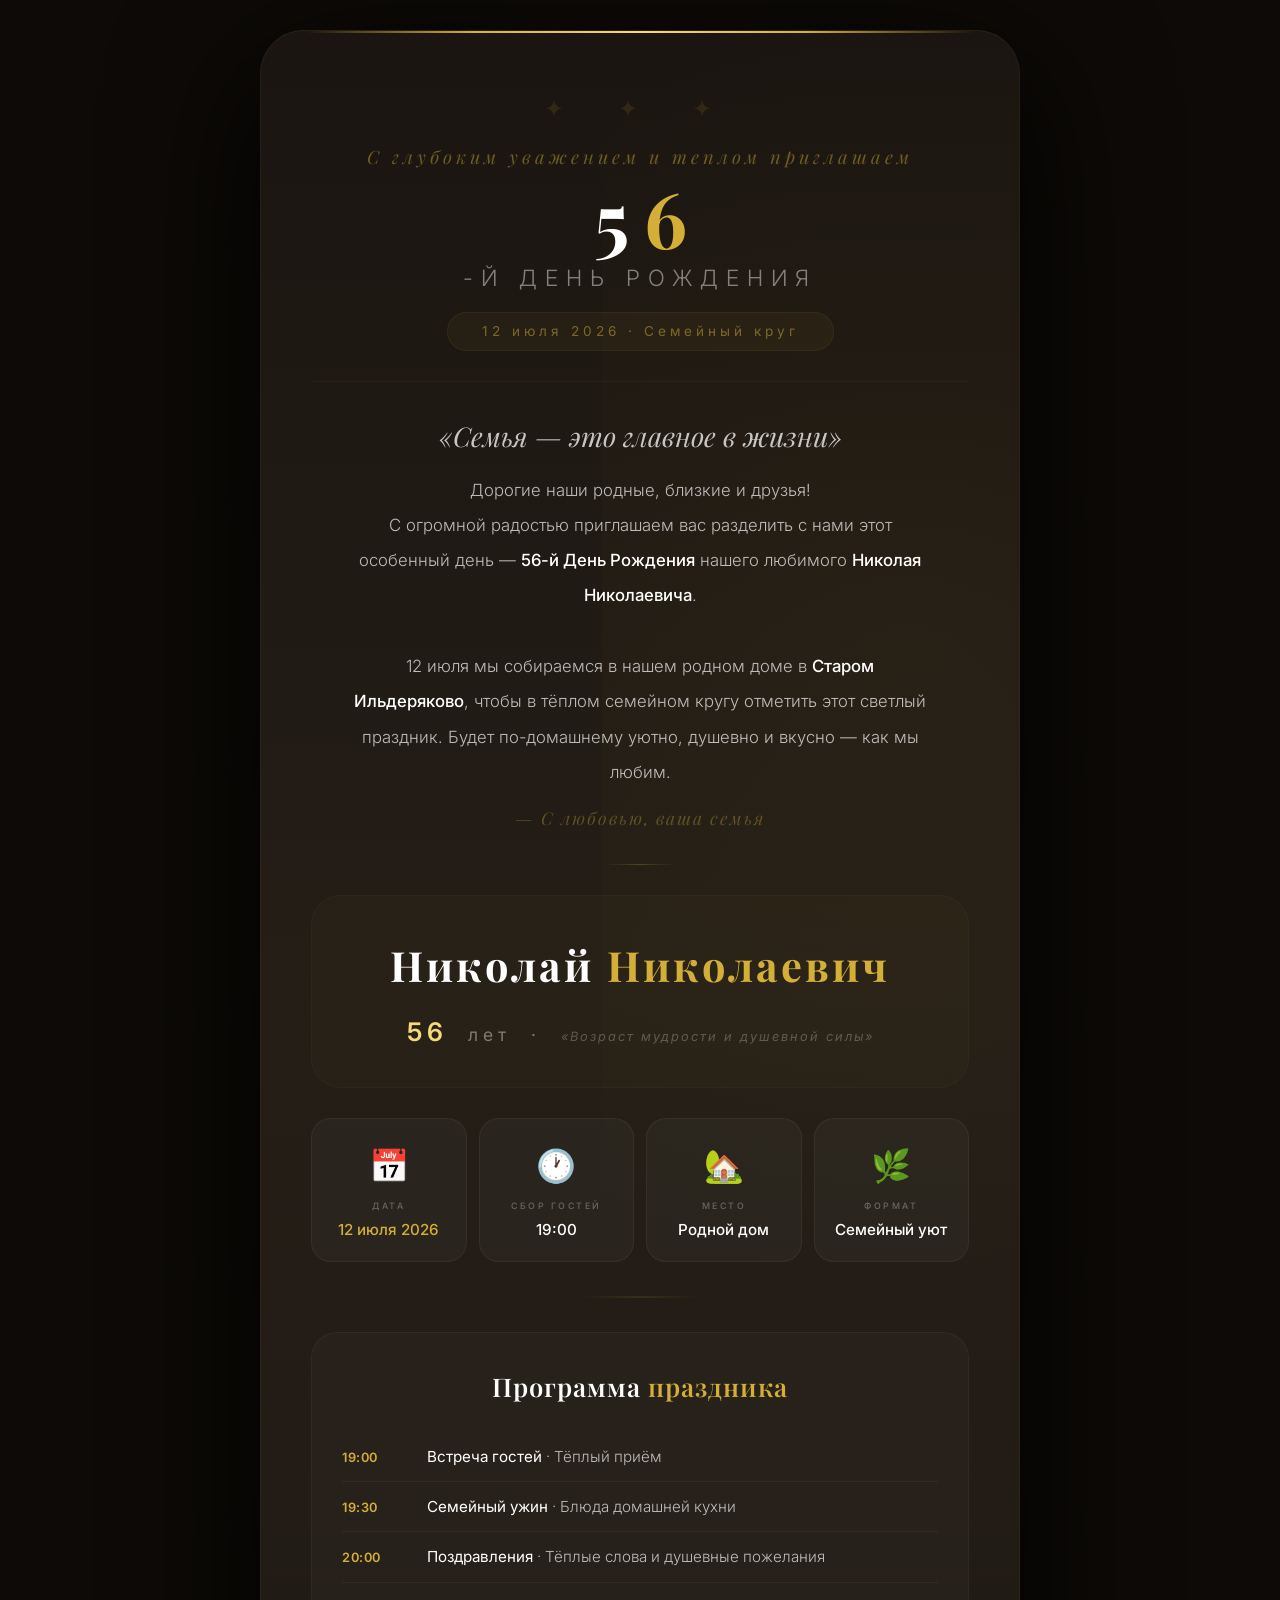
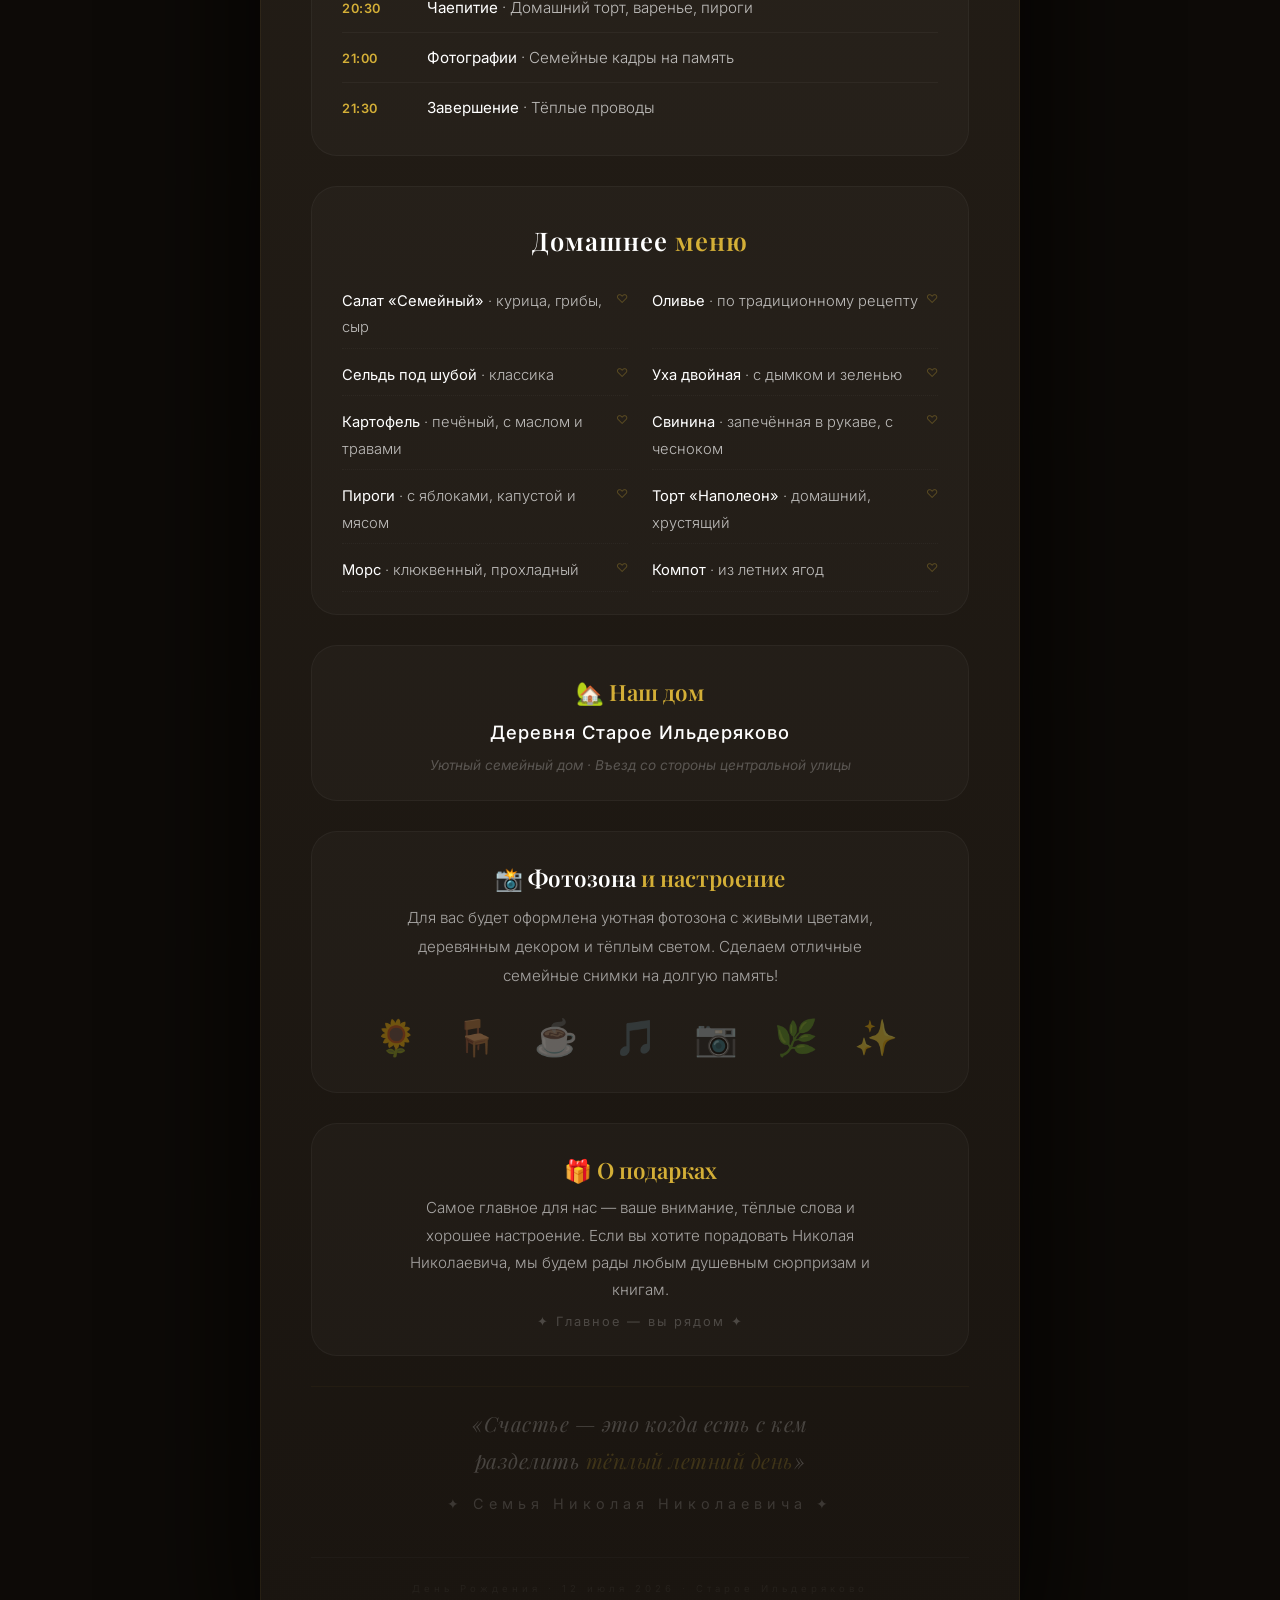
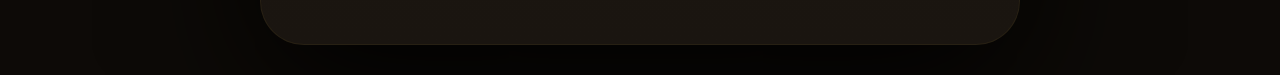
==== commit 83763b62: "Update index.html" ====
--- a/index.html
+++ b/index.html
@@ -58,7 +58,7 @@
 
         .gold { color: #d4af37; }
         .gold-light { color: #f5d97a; }
-        .muted { color: rgba(255, 255, 255, 0.25); }
+        .muted { color: rgba(255, 255, 255, 0.4); }
         .text-center { text-align: center; }
         .relative { position: relative; z-index: 1; }
 
@@ -97,7 +97,7 @@
             font-family: 'Playfair Display', serif;
             font-style: italic;
             font-size: 1.15rem;
-            color: rgba(212, 175, 55, 0.35);
+            color: rgba(212, 175, 55, 0.45);
             letter-spacing: 4px;
         }
 
@@ -116,7 +116,7 @@
         .header .sub-title {
             font-size: 1.4rem;
             font-weight: 300;
-            color: rgba(255, 255, 255, 0.3);
+            color: rgba(255, 255, 255, 0.45);
             letter-spacing: 8px;
             text-transform: uppercase;
         }
@@ -129,7 +129,7 @@
             border-radius: 60px;
             padding: 6px 34px;
             font-size: 0.85rem;
-            color: rgba(212, 175, 55, 0.4);
+            color: rgba(212, 175, 55, 0.5);
             letter-spacing: 4px;
         }
 
@@ -145,13 +145,13 @@
             font-family: 'Playfair Display', serif;
             font-style: italic;
             font-size: 1.7rem;
-            color: rgba(255, 255, 255, 0.6);
+            color: rgba(255, 255, 255, 0.75);
         }
 
         .greeting-block p {
             font-size: 1.05rem;
             font-weight: 300;
-            color: rgba(255, 255, 255, 0.5);
+            color: rgba(255, 255, 255, 0.7);
             line-height: 2.1;
             max-width: 580px;
             margin: 12px auto 0;
@@ -167,7 +167,7 @@
             font-style: italic;
             margin-top: 12px;
             font-size: 1.1rem;
-            color: rgba(212, 175, 55, 0.25);
+            color: rgba(212, 175, 55, 0.35);
             letter-spacing: 2px;
         }
 
@@ -195,7 +195,7 @@
 
         .name-block .age-line {
             font-size: 1.1rem;
-            color: rgba(255, 255, 255, 0.25);
+            color: rgba(255, 255, 255, 0.4);
             letter-spacing: 5px;
             margin-top: 6px;
         }
@@ -208,7 +208,7 @@
 
         .name-block .age-line .note {
             font-size: 0.8rem;
-            color: rgba(255, 255, 255, 0.15);
+            color: rgba(255, 255, 255, 0.25);
             letter-spacing: 2px;
             font-style: italic;
         }
@@ -224,11 +224,11 @@
         }
 
         .detail-card {
-            background: rgba(255, 255, 255, 0.015);
+            background: rgba(255, 255, 255, 0.03);
             border-radius: 20px;
             padding: 18px 8px;
             text-align: center;
-            border: 1px solid rgba(255, 255, 255, 0.03);
+            border: 1px solid rgba(255, 255, 255, 0.05);
             transition: border-color 0.3s ease;
         }
 
@@ -238,10 +238,10 @@
 
         .detail-card .icon { font-size: 2rem; margin-bottom: 4px; }
         .detail-card .label {
-            font-size: 0.5rem;
+            font-size: 0.55rem;
             text-transform: uppercase;
             letter-spacing: 2.5px;
-            color: rgba(255, 255, 255, 0.15);
+            color: rgba(255, 255, 255, 0.3);
             font-weight: 500;
         }
         .detail-card .value {
@@ -256,10 +256,10 @@
         .program-block {
             position: relative;
             z-index: 1;
-            background: rgba(255, 255, 255, 0.012);
+            background: rgba(255, 255, 255, 0.025);
             border-radius: 26px;
             padding: 30px 30px 22px;
-            border: 1px solid rgba(255, 255, 255, 0.025);
+            border: 1px solid rgba(255, 255, 255, 0.04);
             margin-bottom: 30px;
         }
 
@@ -279,7 +279,7 @@
             display: flex;
             align-items: baseline;
             padding: 11px 0;
-            border-bottom: 1px solid rgba(255, 255, 255, 0.025);
+            border-bottom: 1px solid rgba(255, 255, 255, 0.04);
         }
 
         .program-item:last-child { border-bottom: none; }
@@ -296,7 +296,7 @@
         .program-item .desc {
             font-size: 0.95rem;
             font-weight: 300;
-            color: rgba(255, 255, 255, 0.55);
+            color: rgba(255, 255, 255, 0.7);
         }
 
         .program-item .desc strong { color: #fff; font-weight: 400; }
@@ -305,10 +305,10 @@
         .menu-block {
             position: relative;
             z-index: 1;
-            background: rgba(255, 255, 255, 0.012);
+            background: rgba(255, 255, 255, 0.025);
             border-radius: 26px;
             padding: 30px 30px 22px;
-            border: 1px solid rgba(255, 255, 255, 0.025);
+            border: 1px solid rgba(255, 255, 255, 0.04);
             margin-bottom: 30px;
         }
 
@@ -334,22 +334,22 @@
             display: flex;
             justify-content: space-between;
             padding: 7px 0;
-            border-bottom: 1px dotted rgba(255, 255, 255, 0.025);
+            border-bottom: 1px dotted rgba(255, 255, 255, 0.04);
             font-size: 0.92rem;
         }
 
-        .menu-item .dish { color: rgba(255, 255, 255, 0.55); font-weight: 300; }
+        .menu-item .dish { color: rgba(255, 255, 255, 0.7); font-weight: 300; }
         .menu-item .dish strong { color: #fff; font-weight: 400; }
-        .menu-item .note { color: rgba(212, 175, 55, 0.2); font-size: 0.75rem; }
+        .menu-item .note { color: rgba(212, 175, 55, 0.3); font-size: 0.75rem; }
 
         /* ===== ЛОКАЦИЯ ===== */
         .location-block {
             position: relative;
             z-index: 1;
-            background: rgba(255, 255, 255, 0.012);
+            background: rgba(255, 255, 255, 0.025);
             border-radius: 26px;
             padding: 26px 30px 22px;
-            border: 1px solid rgba(255, 255, 255, 0.025);
+            border: 1px solid rgba(255, 255, 255, 0.04);
             margin-bottom: 30px;
             text-align: center;
         }
@@ -366,7 +366,7 @@
 
         .location-block .address {
             font-size: 1.15rem;
-            color: rgba(255, 255, 255, 0.45);
+            color: rgba(255, 255, 255, 0.6);
             font-weight: 300;
             letter-spacing: 1px;
         }
@@ -378,7 +378,7 @@
 
         .location-block .address-sub {
             font-size: 0.85rem;
-            color: rgba(255, 255, 255, 0.15);
+            color: rgba(255, 255, 255, 0.25);
             margin-top: 4px;
             font-style: italic;
         }
@@ -387,10 +387,10 @@
         .atmosphere-block {
             position: relative;
             z-index: 1;
-            background: rgba(255, 255, 255, 0.012);
+            background: rgba(255, 255, 255, 0.025);
             border-radius: 26px;
             padding: 26px 30px 22px;
-            border: 1px solid rgba(255, 255, 255, 0.025);
+            border: 1px solid rgba(255, 255, 255, 0.04);
             margin-bottom: 30px;
             text-align: center;
         }
@@ -408,7 +408,7 @@
         .atmosphere-block p {
             font-size: 0.95rem;
             font-weight: 300;
-            color: rgba(255, 255, 255, 0.4);
+            color: rgba(255, 255, 255, 0.6);
             max-width: 520px;
             margin: 6px auto 0;
             line-height: 1.9;
@@ -424,20 +424,20 @@
         }
 
         .atmosphere-icons span {
-            opacity: 0.25;
+            opacity: 0.35;
             transition: opacity 0.3s ease;
         }
 
-        .atmosphere-icons span:hover { opacity: 0.7; }
+        .atmosphere-icons span:hover { opacity: 0.8; }
 
         /* ===== ПОДАРКИ ===== */
         .gift-block {
             position: relative;
             z-index: 1;
-            background: rgba(255, 255, 255, 0.012);
+            background: rgba(255, 255, 255, 0.025);
             border-radius: 26px;
             padding: 26px 30px 22px;
-            border: 1px solid rgba(255, 255, 255, 0.025);
+            border: 1px solid rgba(255, 255, 255, 0.04);
             margin-bottom: 30px;
             text-align: center;
         }
@@ -455,7 +455,7 @@
         .gift-block p {
             font-size: 0.95rem;
             font-weight: 300;
-            color: rgba(255, 255, 255, 0.4);
+            color: rgba(255, 255, 255, 0.6);
             max-width: 480px;
             margin: 4px auto 0;
             line-height: 1.8;
@@ -463,7 +463,7 @@
 
         .gift-block .gift-hint {
             font-size: 0.8rem;
-            color: rgba(255, 255, 255, 0.12);
+            color: rgba(255, 255, 255, 0.2);
             margin-top: 6px;
             letter-spacing: 2px;
         }
@@ -482,17 +482,17 @@
             font-family: 'Playfair Display', serif;
             font-style: italic;
             font-size: 1.3rem;
-            color: rgba(255, 255, 255, 0.12);
+            color: rgba(255, 255, 255, 0.2);
             line-height: 1.8;
             letter-spacing: 0.5px;
         }
 
-        .wishes-block .quote span { color: rgba(212, 175, 55, 0.15); }
+        .wishes-block .quote span { color: rgba(212, 175, 55, 0.2); }
 
         .wishes-block .family-sign {
             margin-top: 12px;
             font-size: 0.9rem;
-            color: rgba(255, 255, 255, 0.1);
+            color: rgba(255, 255, 255, 0.15);
             letter-spacing: 5px;
         }
 
@@ -503,12 +503,12 @@
             text-align: center;
             margin-top: 30px;
             padding-top: 22px;
-            border-top: 1px solid rgba(255, 255, 255, 0.015);
+            border-top: 1px solid rgba(255, 255, 255, 0.025);
         }
 
         .footer .copy {
             font-size: 0.6rem;
-            color: rgba(255, 255, 255, 0.025);
+            color: rgba(255, 255, 255, 0.05);
             letter-spacing: 4px;
         }
 
@@ -594,18 +594,22 @@
         <!-- ========== ДЕТАЛИ ========== -->
         <div class="details-grid">
             <div class="detail-card">
+                <div class="icon">📅</div>
                 <div class="label">Дата</div>
                 <div class="value gold">12 июля 2026</div>
             </div>
             <div class="detail-card">
+                <div class="icon">🕐</div>
                 <div class="label">Сбор гостей</div>
                 <div class="value">19:00</div>
             </div>
             <div class="detail-card">
+                <div class="icon">🏡</div>
                 <div class="label">Место</div>
                 <div class="value">Родной дом</div>
             </div>
             <div class="detail-card">
+                <div class="icon">🌿</div>
                 <div class="label">Формат</div>
                 <div class="value">Семейный уют</div>
             </div>
@@ -623,23 +627,23 @@
             </div>
             <div class="program-item">
                 <span class="time">19:30</span>
-                <span class="desc"><strong>Семейный обед</strong> · Блюда домашней кухни, приготовленные с душой</span>
+                <span class="desc"><strong>Семейный ужин</strong> · Блюда домашней кухни</span>
             </div>
             <div class="program-item">
-                <span class="time">19:30</span>
-                <span class="desc"><strong>Поздравления и тосты</strong> · Тёплые слова, воспоминания, душевные пожелания</span>
+                <span class="time">20:00</span>
+                <span class="desc"><strong>Поздравления</strong> · Тёплые слова и душевные пожелания</span>
             </div>
             <div class="program-item">
                 <span class="time">20:30</span>
-                <span class="desc"><strong>Чаепитие</strong> · Домашний торт, варенье, пироги и долгие разговоры</span>
-            </div>
-            <div class="program-item">
-                <span class="time">20:30</span>
-                <span class="desc"><strong>Семейные фотографии</strong> · Кадры на память у фотозоны</span>
+                <span class="desc"><strong>Чаепитие</strong> · Домашний торт, варенье, пироги</span>
             </div>
             <div class="program-item">
                 <span class="time">21:00</span>
-                <span class="desc"><strong>Завершение вечера</strong> · Тёплые проводы, планы на новые встречи</span>
+                <span class="desc"><strong>Фотографии</strong> · Семейные кадры на память</span>
+            </div>
+            <div class="program-item">
+                <span class="time">21:30</span>
+                <span class="desc"><strong>Завершение</strong> · Тёплые проводы</span>
             </div>
         </div>
 
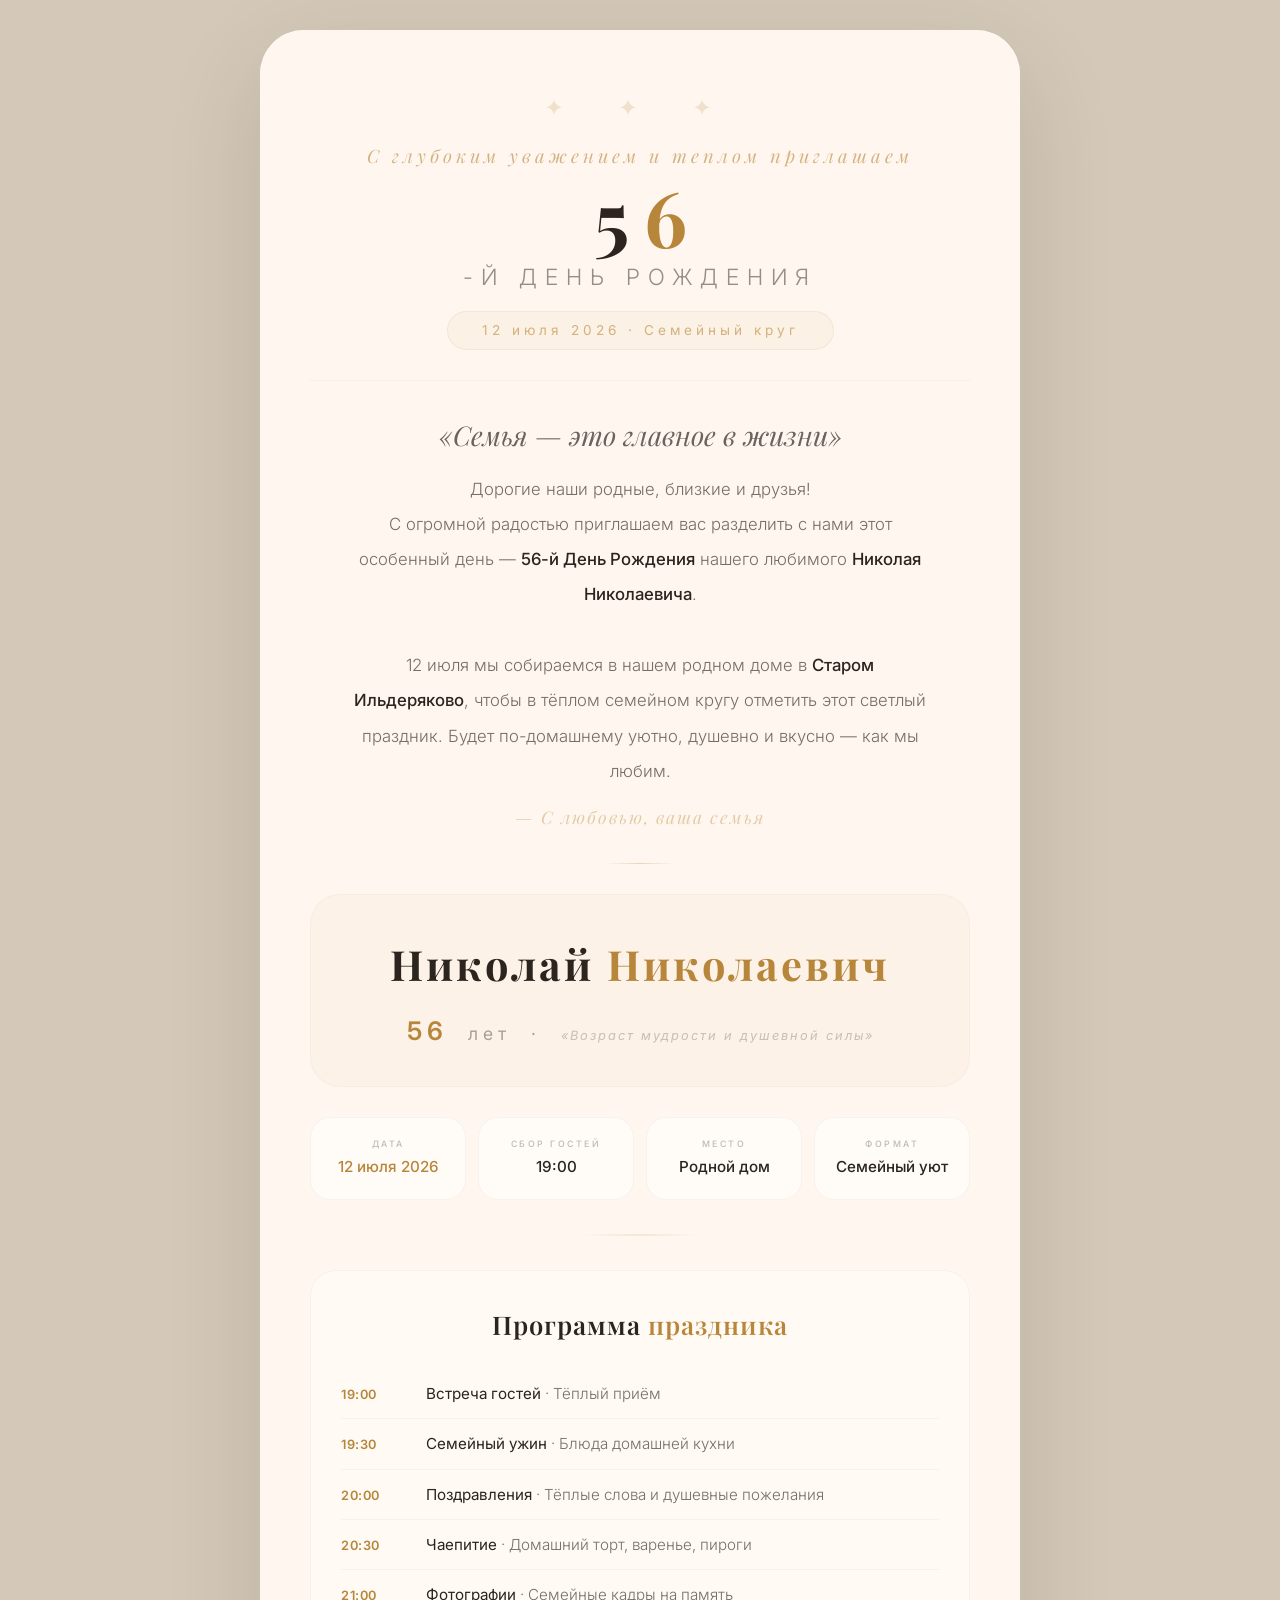
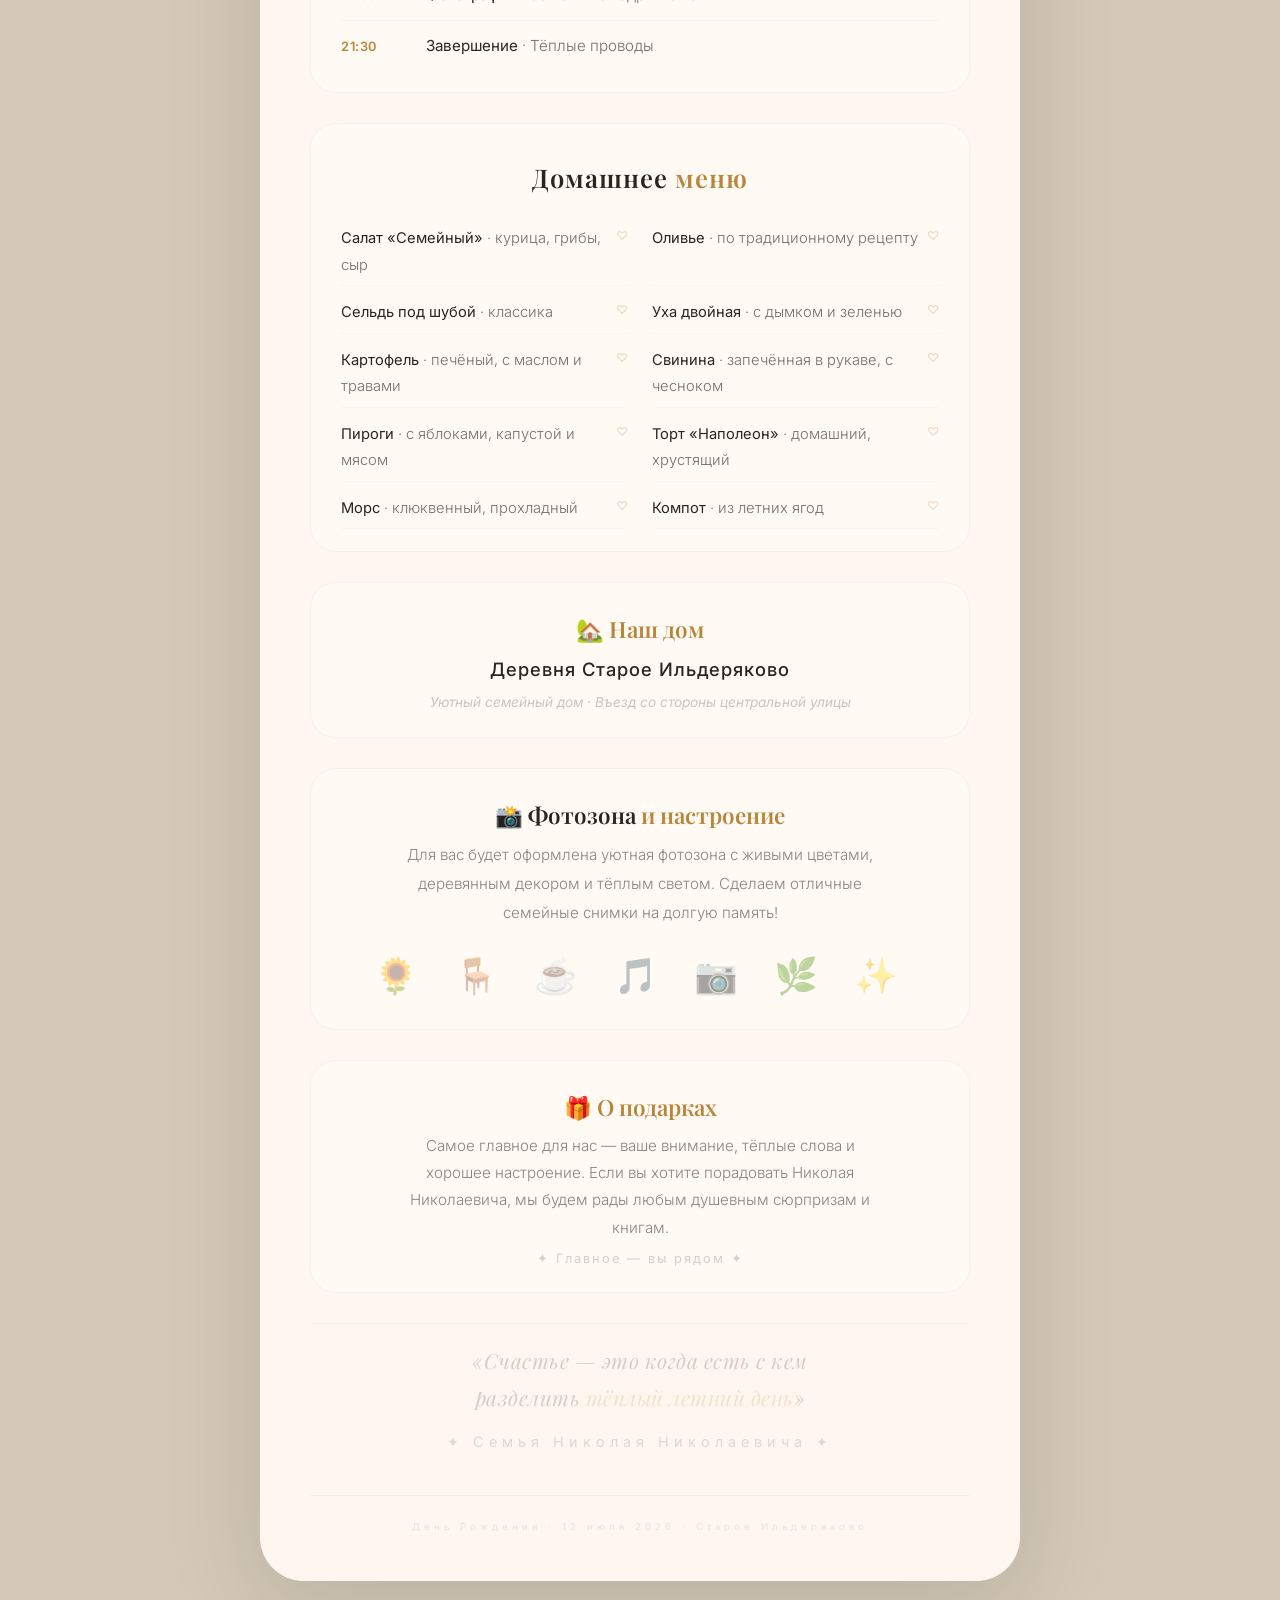
==== commit 36f096d2: "Update index.html" ====
--- a/index.html
+++ b/index.html
@@ -14,8 +14,8 @@
 
         body {
             font-family: 'Inter', sans-serif;
-            background: #0d0a07;
-            color: #e8e0d8;
+            background: #d4c9b8;
+            color: #2c241e;
             line-height: 1.8;
             display: flex;
             justify-content: center;
@@ -26,53 +26,51 @@
         .container {
             max-width: 760px;
             width: 100%;
-            background: linear-gradient(180deg, #1a1510 0%, #241e17 30%, #1a1510 100%);
+            background: rgba(255, 248, 240, 0.92);
+            backdrop-filter: blur(4px);
             border-radius: 44px;
-            padding: 56px 50px 46px;
-            border: 1px solid rgba(212, 175, 55, 0.07);
-            box-shadow: 0 40px 140px rgba(0, 0, 0, 0.95);
-            position: relative;
+            padding: 0;
+            box-shadow: 0 30px 100px rgba(0, 0, 0, 0.12);
             overflow: hidden;
-        }
-
+            position: relative;
+        }
+
+        /* Фоновая картинка */
         .container::before {
             content: '';
             position: absolute;
-            top: 0;
-            left: 6%;
-            right: 6%;
-            height: 2px;
-            background: linear-gradient(90deg, transparent, #d4af37, #f5d97a, #d4af37, transparent);
-        }
-
-        .container::after {
-            content: '';
-            position: absolute;
-            top: -8%;
-            right: -25%;
-            width: 80%;
-            height: 55%;
-            background: radial-gradient(circle, rgba(212, 175, 55, 0.04), transparent 70%);
+            inset: 0;
+            background: url('https://images.unsplash.com/photo-1580587771525-78b9dba3b914?w=800&h=600&fit=crop&crop=center') center/cover no-repeat;
+            z-index: 0;
+            opacity: 0.25;
             pointer-events: none;
         }
 
-        .gold { color: #d4af37; }
-        .gold-light { color: #f5d97a; }
-        .muted { color: rgba(255, 255, 255, 0.4); }
+        .content {
+            position: relative;
+            z-index: 1;
+            padding: 56px 50px 46px;
+            background: rgba(255, 248, 240, 0.88);
+            backdrop-filter: blur(2px);
+        }
+
+        .gold { color: #b8863a; }
+        .gold-light { color: #c9973e; }
+        .muted { color: rgba(44, 36, 30, 0.5); }
         .text-center { text-align: center; }
         .relative { position: relative; z-index: 1; }
 
         .divider {
             width: 70px;
             height: 1px;
-            background: linear-gradient(90deg, transparent, rgba(212, 175, 55, 0.25), transparent);
+            background: linear-gradient(90deg, transparent, rgba(184, 134, 58, 0.3), transparent);
             margin: 30px auto;
         }
 
         .divider-thick {
             width: 120px;
             height: 2px;
-            background: linear-gradient(90deg, transparent, rgba(212, 175, 55, 0.12), transparent);
+            background: linear-gradient(90deg, transparent, rgba(184, 134, 58, 0.15), transparent);
             margin: 34px auto;
         }
 
@@ -82,14 +80,14 @@
             position: relative;
             z-index: 1;
             padding-bottom: 30px;
-            border-bottom: 1px solid rgba(212, 175, 55, 0.05);
+            border-bottom: 1px solid rgba(184, 134, 58, 0.08);
             margin-bottom: 30px;
         }
 
         .header .ornament {
             font-size: 1.5rem;
             letter-spacing: 24px;
-            color: rgba(212, 175, 55, 0.12);
+            color: rgba(184, 134, 58, 0.2);
             margin-bottom: 10px;
         }
 
@@ -97,7 +95,7 @@
             font-family: 'Playfair Display', serif;
             font-style: italic;
             font-size: 1.15rem;
-            color: rgba(212, 175, 55, 0.45);
+            color: rgba(184, 134, 58, 0.6);
             letter-spacing: 4px;
         }
 
@@ -105,18 +103,18 @@
             font-family: 'Playfair Display', serif;
             font-weight: 700;
             font-size: 4.8rem;
-            color: #fff;
+            color: #2c241e;
             line-height: 1.05;
             letter-spacing: -1px;
             margin: 4px 0 0;
         }
 
-        .header h1 span { color: #d4af37; }
+        .header h1 span { color: #b8863a; }
 
         .header .sub-title {
             font-size: 1.4rem;
             font-weight: 300;
-            color: rgba(255, 255, 255, 0.45);
+            color: rgba(44, 36, 30, 0.5);
             letter-spacing: 8px;
             text-transform: uppercase;
         }
@@ -124,12 +122,12 @@
         .header .age-badge {
             display: inline-block;
             margin-top: 14px;
-            background: rgba(212, 175, 55, 0.05);
-            border: 1px solid rgba(212, 175, 55, 0.07);
+            background: rgba(184, 134, 58, 0.06);
+            border: 1px solid rgba(184, 134, 58, 0.1);
             border-radius: 60px;
             padding: 6px 34px;
             font-size: 0.85rem;
-            color: rgba(212, 175, 55, 0.5);
+            color: rgba(184, 134, 58, 0.6);
             letter-spacing: 4px;
         }
 
@@ -145,20 +143,20 @@
             font-family: 'Playfair Display', serif;
             font-style: italic;
             font-size: 1.7rem;
-            color: rgba(255, 255, 255, 0.75);
+            color: rgba(44, 36, 30, 0.7);
         }
 
         .greeting-block p {
             font-size: 1.05rem;
             font-weight: 300;
-            color: rgba(255, 255, 255, 0.7);
+            color: rgba(44, 36, 30, 0.65);
             line-height: 2.1;
             max-width: 580px;
             margin: 12px auto 0;
         }
 
         .greeting-block p strong {
-            color: #fff;
+            color: #2c241e;
             font-weight: 500;
         }
 
@@ -167,7 +165,7 @@
             font-style: italic;
             margin-top: 12px;
             font-size: 1.1rem;
-            color: rgba(212, 175, 55, 0.35);
+            color: rgba(184, 134, 58, 0.4);
             letter-spacing: 2px;
         }
 
@@ -175,10 +173,10 @@
         .name-block {
             position: relative;
             z-index: 1;
-            background: rgba(212, 175, 55, 0.025);
+            background: rgba(184, 134, 58, 0.04);
             border-radius: 30px;
             padding: 32px 24px;
-            border: 1px solid rgba(212, 175, 55, 0.04);
+            border: 1px solid rgba(184, 134, 58, 0.06);
             margin: 18px 0 30px;
             text-align: center;
         }
@@ -187,28 +185,28 @@
             font-family: 'Playfair Display', serif;
             font-weight: 700;
             font-size: 2.6rem;
-            color: #fff;
+            color: #2c241e;
             letter-spacing: 3px;
         }
 
-        .name-block .full-name span { color: #d4af37; }
+        .name-block .full-name span { color: #b8863a; }
 
         .name-block .age-line {
             font-size: 1.1rem;
-            color: rgba(255, 255, 255, 0.4);
+            color: rgba(44, 36, 30, 0.4);
             letter-spacing: 5px;
             margin-top: 6px;
         }
 
         .name-block .age-line strong {
-            color: #f5d97a;
+            color: #b8863a;
             font-weight: 600;
             font-size: 1.6rem;
         }
 
         .name-block .age-line .note {
             font-size: 0.8rem;
-            color: rgba(255, 255, 255, 0.25);
+            color: rgba(44, 36, 30, 0.25);
             letter-spacing: 2px;
             font-style: italic;
         }
@@ -224,16 +222,16 @@
         }
 
         .detail-card {
-            background: rgba(255, 255, 255, 0.03);
+            background: rgba(255, 255, 255, 0.4);
             border-radius: 20px;
             padding: 18px 8px;
             text-align: center;
-            border: 1px solid rgba(255, 255, 255, 0.05);
+            border: 1px solid rgba(44, 36, 30, 0.04);
             transition: border-color 0.3s ease;
         }
 
         .detail-card:hover {
-            border-color: rgba(212, 175, 55, 0.1);
+            border-color: rgba(184, 134, 58, 0.15);
         }
 
         .detail-card .icon { font-size: 2rem; margin-bottom: 4px; }
@@ -241,25 +239,25 @@
             font-size: 0.55rem;
             text-transform: uppercase;
             letter-spacing: 2.5px;
-            color: rgba(255, 255, 255, 0.3);
+            color: rgba(44, 36, 30, 0.3);
             font-weight: 500;
         }
         .detail-card .value {
             font-size: 0.95rem;
             font-weight: 500;
-            color: #fff;
+            color: #2c241e;
             margin-top: 2px;
         }
-        .detail-card .value.gold { color: #d4af37; }
+        .detail-card .value.gold { color: #b8863a; }
 
         /* ===== ПРОГРАММА ===== */
         .program-block {
             position: relative;
             z-index: 1;
-            background: rgba(255, 255, 255, 0.025);
+            background: rgba(255, 255, 255, 0.3);
             border-radius: 26px;
             padding: 30px 30px 22px;
-            border: 1px solid rgba(255, 255, 255, 0.04);
+            border: 1px solid rgba(44, 36, 30, 0.04);
             margin-bottom: 30px;
         }
 
@@ -267,19 +265,19 @@
             font-family: 'Playfair Display', serif;
             font-weight: 600;
             font-size: 1.6rem;
-            color: #fff;
+            color: #2c241e;
             text-align: center;
             margin-bottom: 22px;
             letter-spacing: 1px;
         }
 
-        .program-block h3 span { color: #d4af37; }
+        .program-block h3 span { color: #b8863a; }
 
         .program-item {
             display: flex;
             align-items: baseline;
             padding: 11px 0;
-            border-bottom: 1px solid rgba(255, 255, 255, 0.04);
+            border-bottom: 1px solid rgba(44, 36, 30, 0.04);
         }
 
         .program-item:last-child { border-bottom: none; }
@@ -287,7 +285,7 @@
         .program-item .time {
             font-size: 0.8rem;
             font-weight: 600;
-            color: #d4af37;
+            color: #b8863a;
             width: 85px;
             flex-shrink: 0;
             letter-spacing: 0.5px;
@@ -296,19 +294,19 @@
         .program-item .desc {
             font-size: 0.95rem;
             font-weight: 300;
-            color: rgba(255, 255, 255, 0.7);
-        }
-
-        .program-item .desc strong { color: #fff; font-weight: 400; }
+            color: rgba(44, 36, 30, 0.65);
+        }
+
+        .program-item .desc strong { color: #2c241e; font-weight: 400; }
 
         /* ===== МЕНЮ ===== */
         .menu-block {
             position: relative;
             z-index: 1;
-            background: rgba(255, 255, 255, 0.025);
+            background: rgba(255, 255, 255, 0.3);
             border-radius: 26px;
             padding: 30px 30px 22px;
-            border: 1px solid rgba(255, 255, 255, 0.04);
+            border: 1px solid rgba(44, 36, 30, 0.04);
             margin-bottom: 30px;
         }
 
@@ -316,13 +314,13 @@
             font-family: 'Playfair Display', serif;
             font-weight: 600;
             font-size: 1.6rem;
-            color: #fff;
+            color: #2c241e;
             text-align: center;
             margin-bottom: 18px;
             letter-spacing: 1px;
         }
 
-        .menu-block h3 span { color: #d4af37; }
+        .menu-block h3 span { color: #b8863a; }
 
         .menu-grid {
             display: grid;
@@ -334,22 +332,22 @@
             display: flex;
             justify-content: space-between;
             padding: 7px 0;
-            border-bottom: 1px dotted rgba(255, 255, 255, 0.04);
+            border-bottom: 1px dotted rgba(44, 36, 30, 0.04);
             font-size: 0.92rem;
         }
 
-        .menu-item .dish { color: rgba(255, 255, 255, 0.7); font-weight: 300; }
-        .menu-item .dish strong { color: #fff; font-weight: 400; }
-        .menu-item .note { color: rgba(212, 175, 55, 0.3); font-size: 0.75rem; }
+        .menu-item .dish { color: rgba(44, 36, 30, 0.65); font-weight: 300; }
+        .menu-item .dish strong { color: #2c241e; font-weight: 400; }
+        .menu-item .note { color: rgba(184, 134, 58, 0.3); font-size: 0.75rem; }
 
         /* ===== ЛОКАЦИЯ ===== */
         .location-block {
             position: relative;
             z-index: 1;
-            background: rgba(255, 255, 255, 0.025);
+            background: rgba(255, 255, 255, 0.3);
             border-radius: 26px;
             padding: 26px 30px 22px;
-            border: 1px solid rgba(255, 255, 255, 0.04);
+            border: 1px solid rgba(44, 36, 30, 0.04);
             margin-bottom: 30px;
             text-align: center;
         }
@@ -358,27 +356,27 @@
             font-family: 'Playfair Display', serif;
             font-weight: 600;
             font-size: 1.4rem;
-            color: #fff;
+            color: #2c241e;
             margin-bottom: 4px;
         }
 
-        .location-block h3 span { color: #d4af37; }
+        .location-block h3 span { color: #b8863a; }
 
         .location-block .address {
             font-size: 1.15rem;
-            color: rgba(255, 255, 255, 0.6);
+            color: rgba(44, 36, 30, 0.55);
             font-weight: 300;
             letter-spacing: 1px;
         }
 
         .location-block .address strong {
-            color: #fff;
+            color: #2c241e;
             font-weight: 500;
         }
 
         .location-block .address-sub {
             font-size: 0.85rem;
-            color: rgba(255, 255, 255, 0.25);
+            color: rgba(44, 36, 30, 0.25);
             margin-top: 4px;
             font-style: italic;
         }
@@ -387,10 +385,10 @@
         .atmosphere-block {
             position: relative;
             z-index: 1;
-            background: rgba(255, 255, 255, 0.025);
+            background: rgba(255, 255, 255, 0.3);
             border-radius: 26px;
             padding: 26px 30px 22px;
-            border: 1px solid rgba(255, 255, 255, 0.04);
+            border: 1px solid rgba(44, 36, 30, 0.04);
             margin-bottom: 30px;
             text-align: center;
         }
@@ -399,16 +397,16 @@
             font-family: 'Playfair Display', serif;
             font-weight: 600;
             font-size: 1.4rem;
-            color: #fff;
+            color: #2c241e;
             margin-bottom: 4px;
         }
 
-        .atmosphere-block h3 span { color: #d4af37; }
+        .atmosphere-block h3 span { color: #b8863a; }
 
         .atmosphere-block p {
             font-size: 0.95rem;
             font-weight: 300;
-            color: rgba(255, 255, 255, 0.6);
+            color: rgba(44, 36, 30, 0.55);
             max-width: 520px;
             margin: 6px auto 0;
             line-height: 1.9;
@@ -424,7 +422,7 @@
         }
 
         .atmosphere-icons span {
-            opacity: 0.35;
+            opacity: 0.4;
             transition: opacity 0.3s ease;
         }
 
@@ -434,10 +432,10 @@
         .gift-block {
             position: relative;
             z-index: 1;
-            background: rgba(255, 255, 255, 0.025);
+            background: rgba(255, 255, 255, 0.3);
             border-radius: 26px;
             padding: 26px 30px 22px;
-            border: 1px solid rgba(255, 255, 255, 0.04);
+            border: 1px solid rgba(44, 36, 30, 0.04);
             margin-bottom: 30px;
             text-align: center;
         }
@@ -446,16 +444,16 @@
             font-family: 'Playfair Display', serif;
             font-weight: 600;
             font-size: 1.4rem;
-            color: #fff;
+            color: #2c241e;
             margin-bottom: 4px;
         }
 
-        .gift-block h3 span { color: #d4af37; }
+        .gift-block h3 span { color: #b8863a; }
 
         .gift-block p {
             font-size: 0.95rem;
             font-weight: 300;
-            color: rgba(255, 255, 255, 0.6);
+            color: rgba(44, 36, 30, 0.55);
             max-width: 480px;
             margin: 4px auto 0;
             line-height: 1.8;
@@ -463,7 +461,7 @@
 
         .gift-block .gift-hint {
             font-size: 0.8rem;
-            color: rgba(255, 255, 255, 0.2);
+            color: rgba(44, 36, 30, 0.2);
             margin-top: 6px;
             letter-spacing: 2px;
         }
@@ -474,7 +472,7 @@
             z-index: 1;
             text-align: center;
             padding: 18px 0 10px;
-            border-top: 1px solid rgba(212, 175, 55, 0.04);
+            border-top: 1px solid rgba(184, 134, 58, 0.06);
             margin-top: 6px;
         }
 
@@ -482,17 +480,17 @@
             font-family: 'Playfair Display', serif;
             font-style: italic;
             font-size: 1.3rem;
-            color: rgba(255, 255, 255, 0.2);
+            color: rgba(44, 36, 30, 0.2);
             line-height: 1.8;
             letter-spacing: 0.5px;
         }
 
-        .wishes-block .quote span { color: rgba(212, 175, 55, 0.2); }
+        .wishes-block .quote span { color: rgba(184, 134, 58, 0.2); }
 
         .wishes-block .family-sign {
             margin-top: 12px;
             font-size: 0.9rem;
-            color: rgba(255, 255, 255, 0.15);
+            color: rgba(44, 36, 30, 0.15);
             letter-spacing: 5px;
         }
 
@@ -503,18 +501,18 @@
             text-align: center;
             margin-top: 30px;
             padding-top: 22px;
-            border-top: 1px solid rgba(255, 255, 255, 0.025);
+            border-top: 1px solid rgba(44, 36, 30, 0.04);
         }
 
         .footer .copy {
             font-size: 0.6rem;
-            color: rgba(255, 255, 255, 0.05);
+            color: rgba(44, 36, 30, 0.1);
             letter-spacing: 4px;
         }
 
         /* ===== АДАПТИВ ===== */
         @media (max-width: 640px) {
-            .container {
+            .content {
                 padding: 28px 18px 24px;
                 border-radius: 28px;
             }
@@ -556,205 +554,203 @@
 <body>
 
     <div class="container">
-
-        <!-- ========== ШАПКА ========== -->
-        <div class="header">
-            <div class="ornament">✦ ✦ ✦</div>
-            <div class="pre-title">С глубоким уважением и теплом приглашаем</div>
-            <h1>5 <span>6</span></h1>
-            <div class="sub-title">-й День Рождения</div>
-            <div class="age-badge">12 июля 2026 · Семейный круг</div>
+        <div class="content">
+
+            <!-- ========== ШАПКА ========== -->
+            <div class="header">
+                <div class="ornament">✦ ✦ ✦</div>
+                <div class="pre-title">С глубоким уважением и теплом приглашаем</div>
+                <h1>5 <span>6</span></h1>
+                <div class="sub-title">-й День Рождения</div>
+                <div class="age-badge">12 июля 2026 · Семейный круг</div>
+            </div>
+
+            <!-- ========== ПРИВЕТСТВИЕ ========== -->
+            <div class="greeting-block relative">
+                <div class="salute">«Семья — это главное в жизни»</div>
+                <p>
+                    Дорогие наши родные, близкие и друзья!<br />
+                    С огромной радостью приглашаем вас разделить с нами этот особенный день —
+                    <strong>56-й День Рождения</strong> нашего любимого <strong>Николая Николаевича</strong>.
+                    <br /><br />
+                    12 июля мы собираемся в нашем родном доме в <strong>Старом Ильдеряково</strong>,
+                    чтобы в тёплом семейном кругу отметить этот светлый праздник.
+                    Будет по-домашнему уютно, душевно и вкусно — как мы любим.
+                </p>
+                <div class="signature">— С любовью, ваша семья</div>
+            </div>
+
+            <div class="divider"></div>
+
+            <!-- ========== ИМЯ + ВОЗРАСТ ========== -->
+            <div class="name-block relative">
+                <div class="full-name">Николай <span>Николаевич</span></div>
+                <div class="age-line">
+                    <strong>56</strong> &nbsp;лет &nbsp;·&nbsp; <span class="note">«Возраст мудрости и душевной силы»</span>
+                </div>
+            </div>
+
+            <!-- ========== ДЕТАЛИ ========== -->
+            <div class="details-grid">
+                <div class="detail-card">
+                    <div class="label">Дата</div>
+                    <div class="value gold">12 июля 2026</div>
+                </div>
+                <div class="detail-card">
+                    <div class="label">Сбор гостей</div>
+                    <div class="value">19:00</div>
+                </div>
+                <div class="detail-card">
+                    <div class="label">Место</div>
+                    <div class="value">Родной дом</div>
+                </div>
+                <div class="detail-card">
+                    <div class="label">Формат</div>
+                    <div class="value">Семейный уют</div>
+                </div>
+            </div>
+
+            <div class="divider-thick"></div>
+
+            <!-- ========== ПРОГРАММА ========== -->
+            <div class="program-block relative">
+                <h3>Программа <span>праздника</span></h3>
+
+                <div class="program-item">
+                    <span class="time">19:00</span>
+                    <span class="desc"><strong>Встреча гостей</strong> · Тёплый приём</span>
+                </div>
+                <div class="program-item">
+                    <span class="time">19:30</span>
+                    <span class="desc"><strong>Семейный ужин</strong> · Блюда домашней кухни</span>
+                </div>
+                <div class="program-item">
+                    <span class="time">20:00</span>
+                    <span class="desc"><strong>Поздравления</strong> · Тёплые слова и душевные пожелания</span>
+                </div>
+                <div class="program-item">
+                    <span class="time">20:30</span>
+                    <span class="desc"><strong>Чаепитие</strong> · Домашний торт, варенье, пироги</span>
+                </div>
+                <div class="program-item">
+                    <span class="time">21:00</span>
+                    <span class="desc"><strong>Фотографии</strong> · Семейные кадры на память</span>
+                </div>
+                <div class="program-item">
+                    <span class="time">21:30</span>
+                    <span class="desc"><strong>Завершение</strong> · Тёплые проводы</span>
+                </div>
+            </div>
+
+            <!-- ========== МЕНЮ ========== -->
+            <div class="menu-block relative">
+                <h3>Домашнее <span>меню</span></h3>
+                <div class="menu-grid">
+                    <div class="menu-item">
+                        <span class="dish"><strong>Салат «Семейный»</strong> · курица, грибы, сыр</span>
+                        <span class="note">♡</span>
+                    </div>
+                    <div class="menu-item">
+                        <span class="dish"><strong>Оливье</strong> · по традиционному рецепту</span>
+                        <span class="note">♡</span>
+                    </div>
+                    <div class="menu-item">
+                        <span class="dish"><strong>Сельдь под шубой</strong> · классика</span>
+                        <span class="note">♡</span>
+                    </div>
+                    <div class="menu-item">
+                        <span class="dish"><strong>Уха двойная</strong> · с дымком и зеленью</span>
+                        <span class="note">♡</span>
+                    </div>
+                    <div class="menu-item">
+                        <span class="dish"><strong>Картофель</strong> · печёный, с маслом и травами</span>
+                        <span class="note">♡</span>
+                    </div>
+                    <div class="menu-item">
+                        <span class="dish"><strong>Свинина</strong> · запечённая в рукаве, с чесноком</span>
+                        <span class="note">♡</span>
+                    </div>
+                    <div class="menu-item">
+                        <span class="dish"><strong>Пироги</strong> · с яблоками, капустой и мясом</span>
+                        <span class="note">♡</span>
+                    </div>
+                    <div class="menu-item">
+                        <span class="dish"><strong>Торт «Наполеон»</strong> · домашний, хрустящий</span>
+                        <span class="note">♡</span>
+                    </div>
+                    <div class="menu-item">
+                        <span class="dish"><strong>Морс</strong> · клюквенный, прохладный</span>
+                        <span class="note">♡</span>
+                    </div>
+                    <div class="menu-item">
+                        <span class="dish"><strong>Компот</strong> · из летних ягод</span>
+                        <span class="note">♡</span>
+                    </div>
+                </div>
+            </div>
+
+            <!-- ========== ЛОКАЦИЯ ========== -->
+            <div class="location-block relative">
+                <h3>🏡 <span>Наш дом</span></h3>
+                <div class="address">
+                    <strong>Деревня Старое Ильдеряково</strong>
+                </div>
+                <div class="address-sub">
+                    Уютный семейный дом · Въезд со стороны центральной улицы
+                </div>
+            </div>
+
+            <!-- ========== ФОТОЗОНА ========== -->
+            <div class="atmosphere-block relative">
+                <h3>📸 Фотозона <span>и настроение</span></h3>
+                <p>
+                    Для вас будет оформлена уютная фотозона с живыми цветами,
+                    деревянным декором и тёплым светом. Сделаем отличные семейные
+                    снимки на долгую память!
+                </p>
+                <div class="atmosphere-icons">
+                    <span>🌻</span>
+                    <span>🪑</span>
+                    <span>☕</span>
+                    <span>🎵</span>
+                    <span>📷</span>
+                    <span>🌿</span>
+                    <span>✨</span>
+                </div>
+            </div>
+
+            <!-- ========== ПОДАРКИ ========== -->
+            <div class="gift-block relative">
+                <h3>🎁 <span>О подарках</span></h3>
+                <p>
+                    Самое главное для нас — ваше внимание, тёплые слова и хорошее настроение.
+                    Если вы хотите порадовать Николая Николаевича, мы будем рады любым
+                    душевным сюрпризам и книгам.
+                </p>
+                <div class="gift-hint">
+                    ✦ Главное — вы рядом ✦
+                </div>
+            </div>
+
+            <!-- ========== ЦИТАТА ========== -->
+            <div class="wishes-block relative">
+                <div class="quote">
+                    «Счастье — это когда есть с кем<br />
+                    разделить <span>тёплый летний день</span>»
+                </div>
+                <div class="family-sign">
+                    ✦ Семья Николая Николаевича ✦
+                </div>
+            </div>
+
+            <!-- ========== ФУТЕР ========== -->
+            <div class="footer">
+                <div class="copy">
+                    День Рождения · 12 июля 2026 · Старое Ильдеряково
+                </div>
+            </div>
+
         </div>
-
-        <!-- ========== ПРИВЕТСТВИЕ ========== -->
-        <div class="greeting-block relative">
-            <div class="salute">«Семья — это главное в жизни»</div>
-            <p>
-                Дорогие наши родные, близкие и друзья!<br />
-                С огромной радостью приглашаем вас разделить с нами этот особенный день —
-                <strong>56-й День Рождения</strong> нашего любимого <strong>Николая Николаевича</strong>.
-                <br /><br />
-                12 июля мы собираемся в нашем родном доме в <strong>Старом Ильдеряково</strong>,
-                чтобы в тёплом семейном кругу отметить этот светлый праздник.
-                Будет по-домашнему уютно, душевно и вкусно — как мы любим.
-            </p>
-            <div class="signature">— С любовью, ваша семья</div>
-        </div>
-
-        <div class="divider"></div>
-
-        <!-- ========== ИМЯ + ВОЗРАСТ ========== -->
-        <div class="name-block relative">
-            <div class="full-name">Николай <span>Николаевич</span></div>
-            <div class="age-line">
-                <strong>56</strong> &nbsp;лет &nbsp;·&nbsp; <span class="note">«Возраст мудрости и душевной силы»</span>
-            </div>
-        </div>
-
-        <!-- ========== ДЕТАЛИ ========== -->
-        <div class="details-grid">
-            <div class="detail-card">
-                <div class="icon">📅</div>
-                <div class="label">Дата</div>
-                <div class="value gold">12 июля 2026</div>
-            </div>
-            <div class="detail-card">
-                <div class="icon">🕐</div>
-                <div class="label">Сбор гостей</div>
-                <div class="value">19:00</div>
-            </div>
-            <div class="detail-card">
-                <div class="icon">🏡</div>
-                <div class="label">Место</div>
-                <div class="value">Родной дом</div>
-            </div>
-            <div class="detail-card">
-                <div class="icon">🌿</div>
-                <div class="label">Формат</div>
-                <div class="value">Семейный уют</div>
-            </div>
-        </div>
-
-        <div class="divider-thick"></div>
-
-        <!-- ========== ПРОГРАММА ========== -->
-        <div class="program-block relative">
-            <h3>Программа <span>праздника</span></h3>
-
-            <div class="program-item">
-                <span class="time">19:00</span>
-                <span class="desc"><strong>Встреча гостей</strong> · Тёплый приём</span>
-            </div>
-            <div class="program-item">
-                <span class="time">19:30</span>
-                <span class="desc"><strong>Семейный ужин</strong> · Блюда домашней кухни</span>
-            </div>
-            <div class="program-item">
-                <span class="time">20:00</span>
-                <span class="desc"><strong>Поздравления</strong> · Тёплые слова и душевные пожелания</span>
-            </div>
-            <div class="program-item">
-                <span class="time">20:30</span>
-                <span class="desc"><strong>Чаепитие</strong> · Домашний торт, варенье, пироги</span>
-            </div>
-            <div class="program-item">
-                <span class="time">21:00</span>
-                <span class="desc"><strong>Фотографии</strong> · Семейные кадры на память</span>
-            </div>
-            <div class="program-item">
-                <span class="time">21:30</span>
-                <span class="desc"><strong>Завершение</strong> · Тёплые проводы</span>
-            </div>
-        </div>
-
-        <!-- ========== МЕНЮ ========== -->
-        <div class="menu-block relative">
-            <h3>Домашнее <span>меню</span></h3>
-            <div class="menu-grid">
-                <div class="menu-item">
-                    <span class="dish"><strong>Салат «Семейный»</strong> · курица, грибы, сыр</span>
-                    <span class="note">♡</span>
-                </div>
-                <div class="menu-item">
-                    <span class="dish"><strong>Оливье</strong> · по традиционному рецепту</span>
-                    <span class="note">♡</span>
-                </div>
-                <div class="menu-item">
-                    <span class="dish"><strong>Сельдь под шубой</strong> · классика</span>
-                    <span class="note">♡</span>
-                </div>
-                <div class="menu-item">
-                    <span class="dish"><strong>Уха двойная</strong> · с дымком и зеленью</span>
-                    <span class="note">♡</span>
-                </div>
-                <div class="menu-item">
-                    <span class="dish"><strong>Картофель</strong> · печёный, с маслом и травами</span>
-                    <span class="note">♡</span>
-                </div>
-                <div class="menu-item">
-                    <span class="dish"><strong>Свинина</strong> · запечённая в рукаве, с чесноком</span>
-                    <span class="note">♡</span>
-                </div>
-                <div class="menu-item">
-                    <span class="dish"><strong>Пироги</strong> · с яблоками, капустой и мясом</span>
-                    <span class="note">♡</span>
-                </div>
-                <div class="menu-item">
-                    <span class="dish"><strong>Торт «Наполеон»</strong> · домашний, хрустящий</span>
-                    <span class="note">♡</span>
-                </div>
-                <div class="menu-item">
-                    <span class="dish"><strong>Морс</strong> · клюквенный, прохладный</span>
-                    <span class="note">♡</span>
-                </div>
-                <div class="menu-item">
-                    <span class="dish"><strong>Компот</strong> · из летних ягод</span>
-                    <span class="note">♡</span>
-                </div>
-            </div>
-        </div>
-
-        <!-- ========== ЛОКАЦИЯ ========== -->
-        <div class="location-block relative">
-            <h3>🏡 <span>Наш дом</span></h3>
-            <div class="address">
-                <strong>Деревня Старое Ильдеряково</strong>
-            </div>
-            <div class="address-sub">
-                Уютный семейный дом · Въезд со стороны центральной улицы
-            </div>
-        </div>
-
-        <!-- ========== ФОТОЗОНА ========== -->
-        <div class="atmosphere-block relative">
-            <h3>📸 Фотозона <span>и настроение</span></h3>
-            <p>
-                Для вас будет оформлена уютная фотозона с живыми цветами,
-                деревянным декором и тёплым светом. Сделаем отличные семейные
-                снимки на долгую память!
-            </p>
-            <div class="atmosphere-icons">
-                <span>🌻</span>
-                <span>🪑</span>
-                <span>☕</span>
-                <span>🎵</span>
-                <span>📷</span>
-                <span>🌿</span>
-                <span>✨</span>
-            </div>
-        </div>
-
-        <!-- ========== ПОДАРКИ ========== -->
-        <div class="gift-block relative">
-            <h3>🎁 <span>О подарках</span></h3>
-            <p>
-                Самое главное для нас — ваше внимание, тёплые слова и хорошее настроение.
-                Если вы хотите порадовать Николая Николаевича, мы будем рады любым
-                душевным сюрпризам и книгам.
-            </p>
-            <div class="gift-hint">
-                ✦ Главное — вы рядом ✦
-            </div>
-        </div>
-
-        <!-- ========== ЦИТАТА ========== -->
-        <div class="wishes-block relative">
-            <div class="quote">
-                «Счастье — это когда есть с кем<br />
-                разделить <span>тёплый летний день</span>»
-            </div>
-            <div class="family-sign">
-                ✦ Семья Николая Николаевича ✦
-            </div>
-        </div>
-
-        <!-- ========== ФУТЕР ========== -->
-        <div class="footer">
-            <div class="copy">
-                День Рождения · 12 июля 2026 · Старое Ильдеряково
-            </div>
-        </div>
-
     </div>
 
 </body>
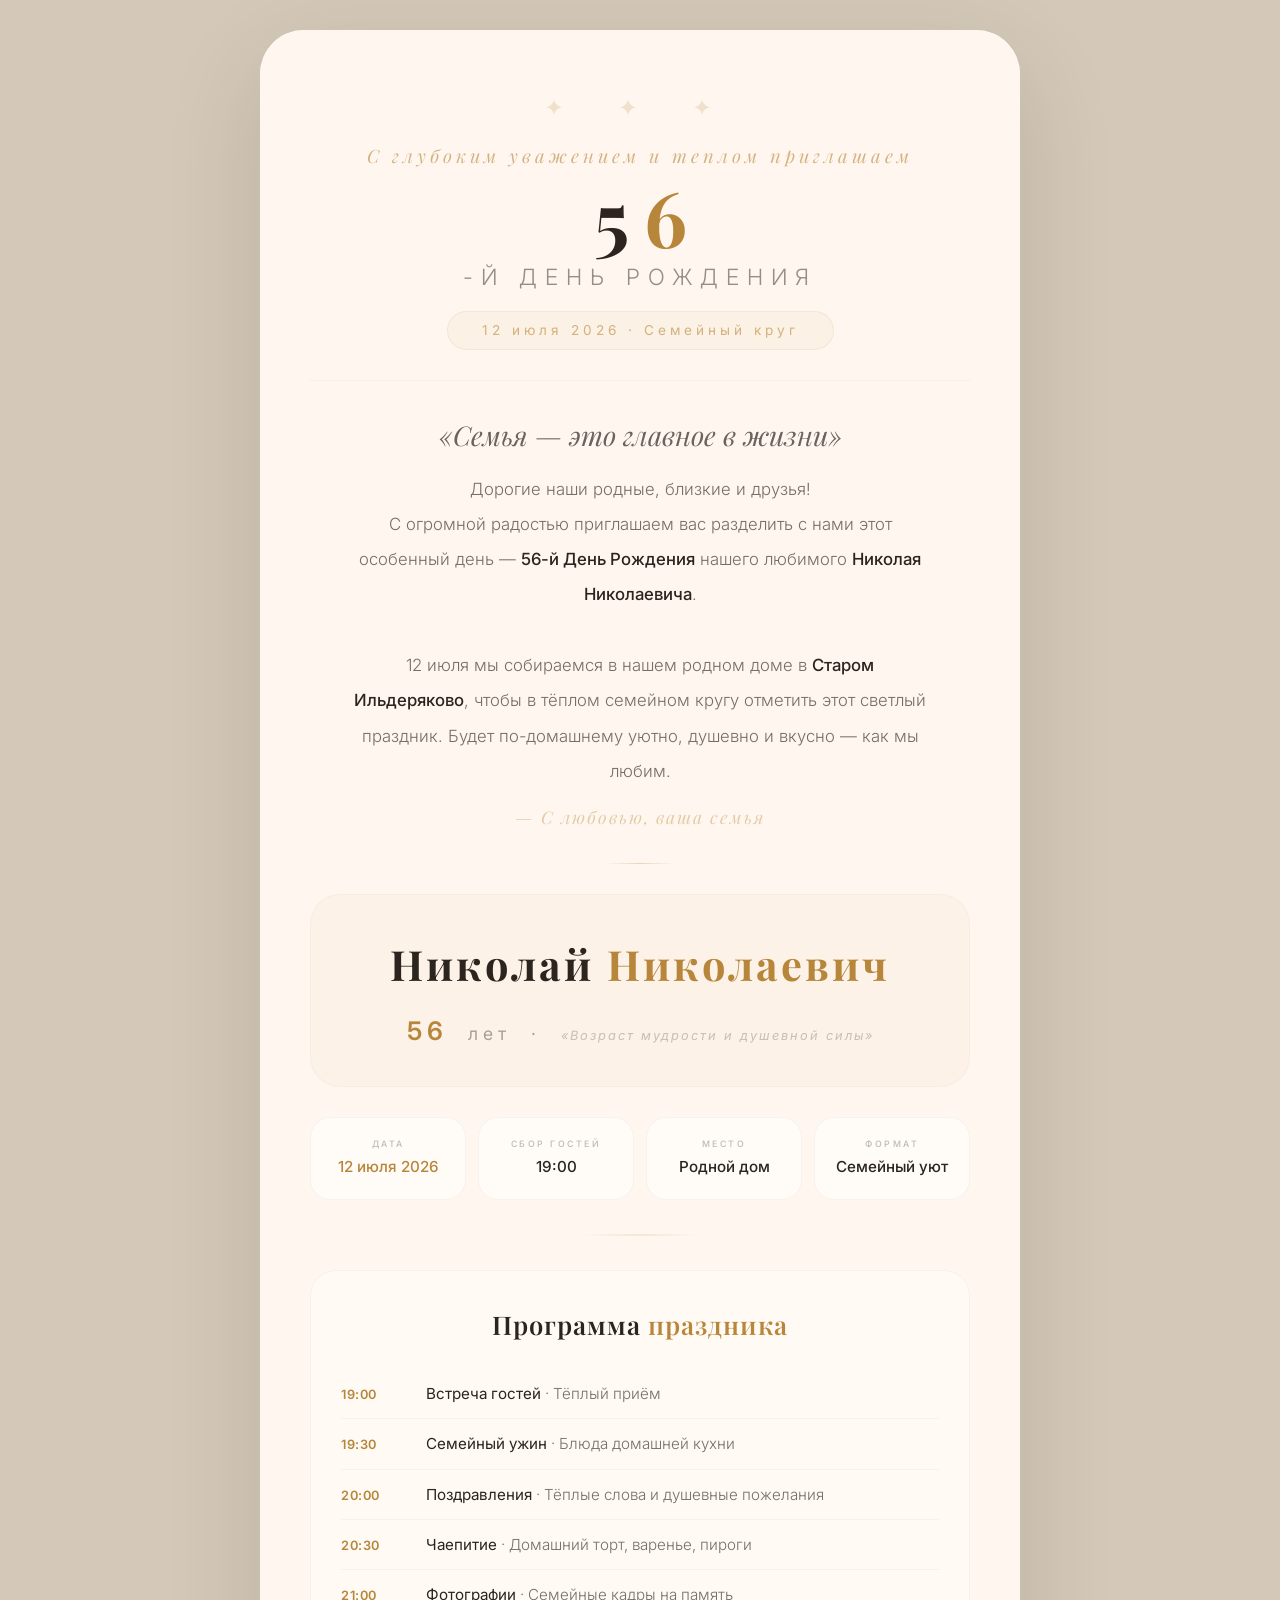
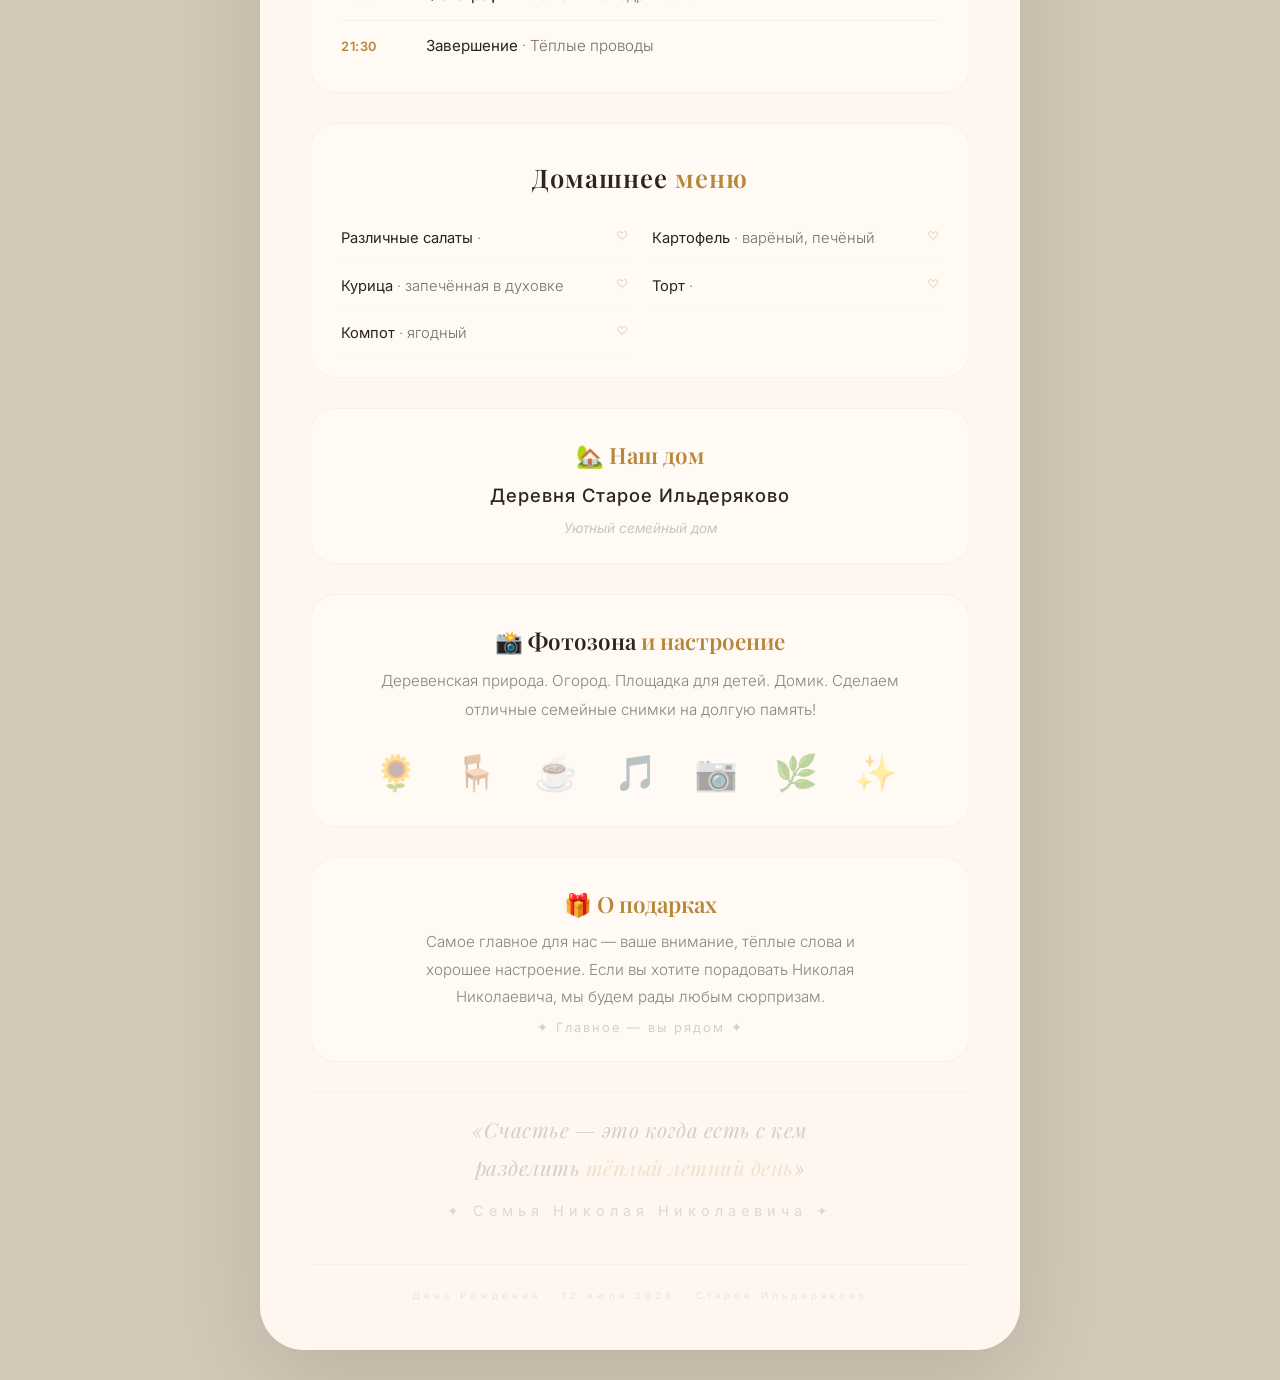
==== commit ea723162: "Update index.html 55" ====
--- a/index.html
+++ b/index.html
@@ -647,43 +647,26 @@
                 <h3>Домашнее <span>меню</span></h3>
                 <div class="menu-grid">
                     <div class="menu-item">
-                        <span class="dish"><strong>Салат «Семейный»</strong> · курица, грибы, сыр</span>
+                        <span class="dish"><strong>Различные салаты</strong> · </span>
+                        <span class="note">♡</span>
+                    </div>
+
+                    <div class="menu-item">
+                        <span class="dish"><strong>Картофель</strong> · варёный, печёный</span>
                         <span class="note">♡</span>
                     </div>
                     <div class="menu-item">
-                        <span class="dish"><strong>Оливье</strong> · по традиционному рецепту</span>
+                        <span class="dish"><strong>Курица</strong> · запечённая в духовке</span>
                         <span class="note">♡</span>
                     </div>
+
                     <div class="menu-item">
-                        <span class="dish"><strong>Сельдь под шубой</strong> · классика</span>
+                        <span class="dish"><strong>Торт </strong> · </span>
                         <span class="note">♡</span>
                     </div>
+
                     <div class="menu-item">
-                        <span class="dish"><strong>Уха двойная</strong> · с дымком и зеленью</span>
-                        <span class="note">♡</span>
-                    </div>
-                    <div class="menu-item">
-                        <span class="dish"><strong>Картофель</strong> · печёный, с маслом и травами</span>
-                        <span class="note">♡</span>
-                    </div>
-                    <div class="menu-item">
-                        <span class="dish"><strong>Свинина</strong> · запечённая в рукаве, с чесноком</span>
-                        <span class="note">♡</span>
-                    </div>
-                    <div class="menu-item">
-                        <span class="dish"><strong>Пироги</strong> · с яблоками, капустой и мясом</span>
-                        <span class="note">♡</span>
-                    </div>
-                    <div class="menu-item">
-                        <span class="dish"><strong>Торт «Наполеон»</strong> · домашний, хрустящий</span>
-                        <span class="note">♡</span>
-                    </div>
-                    <div class="menu-item">
-                        <span class="dish"><strong>Морс</strong> · клюквенный, прохладный</span>
-                        <span class="note">♡</span>
-                    </div>
-                    <div class="menu-item">
-                        <span class="dish"><strong>Компот</strong> · из летних ягод</span>
+                        <span class="dish"><strong>Компот</strong> · ягодный</span>
                         <span class="note">♡</span>
                     </div>
                 </div>
@@ -696,7 +679,7 @@
                     <strong>Деревня Старое Ильдеряково</strong>
                 </div>
                 <div class="address-sub">
-                    Уютный семейный дом · Въезд со стороны центральной улицы
+                    Уютный семейный дом 
                 </div>
             </div>
 
@@ -704,8 +687,7 @@
             <div class="atmosphere-block relative">
                 <h3>📸 Фотозона <span>и настроение</span></h3>
                 <p>
-                    Для вас будет оформлена уютная фотозона с живыми цветами,
-                    деревянным декором и тёплым светом. Сделаем отличные семейные
+                    Деревенская природа. Огород. Площадка для детей. Домик. Сделаем отличные семейные
                     снимки на долгую память!
                 </p>
                 <div class="atmosphere-icons">
@@ -725,7 +707,7 @@
                 <p>
                     Самое главное для нас — ваше внимание, тёплые слова и хорошее настроение.
                     Если вы хотите порадовать Николая Николаевича, мы будем рады любым
-                    душевным сюрпризам и книгам.
+                     сюрпризам.
                 </p>
                 <div class="gift-hint">
                     ✦ Главное — вы рядом ✦
